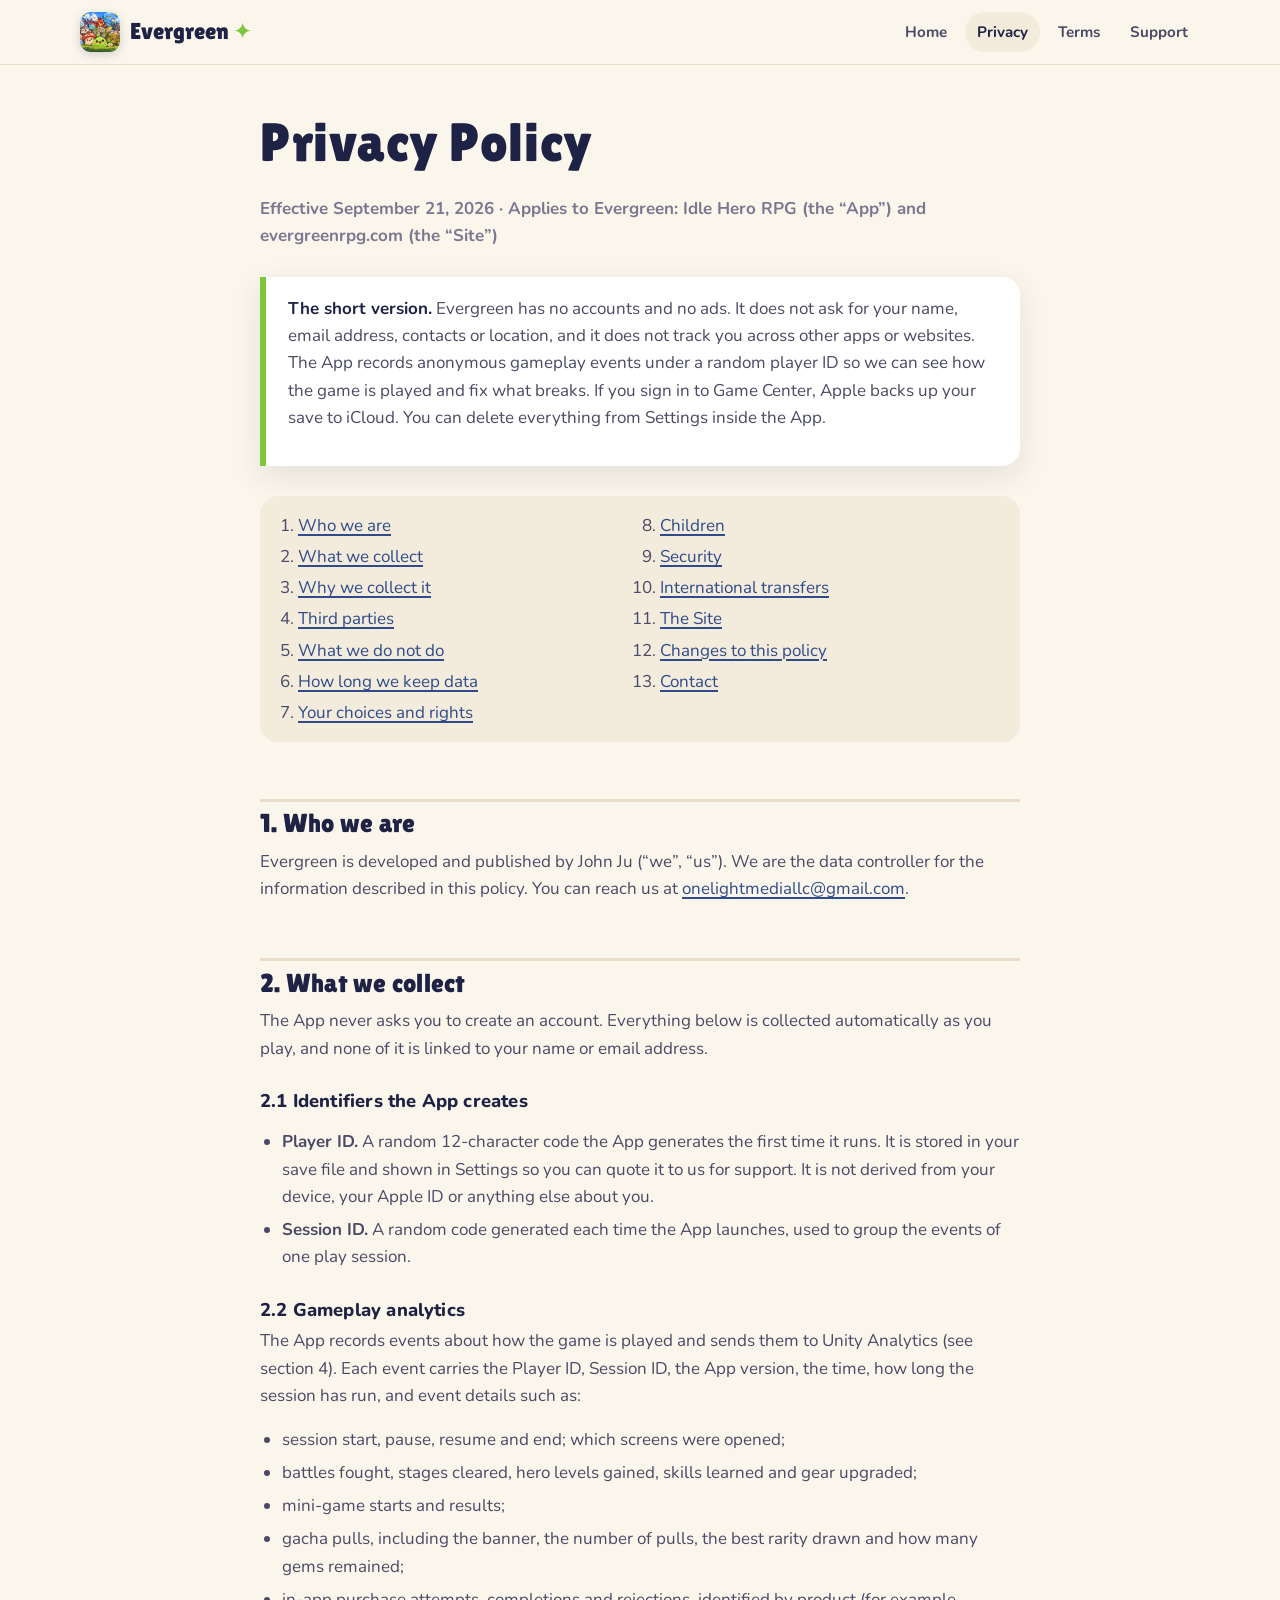
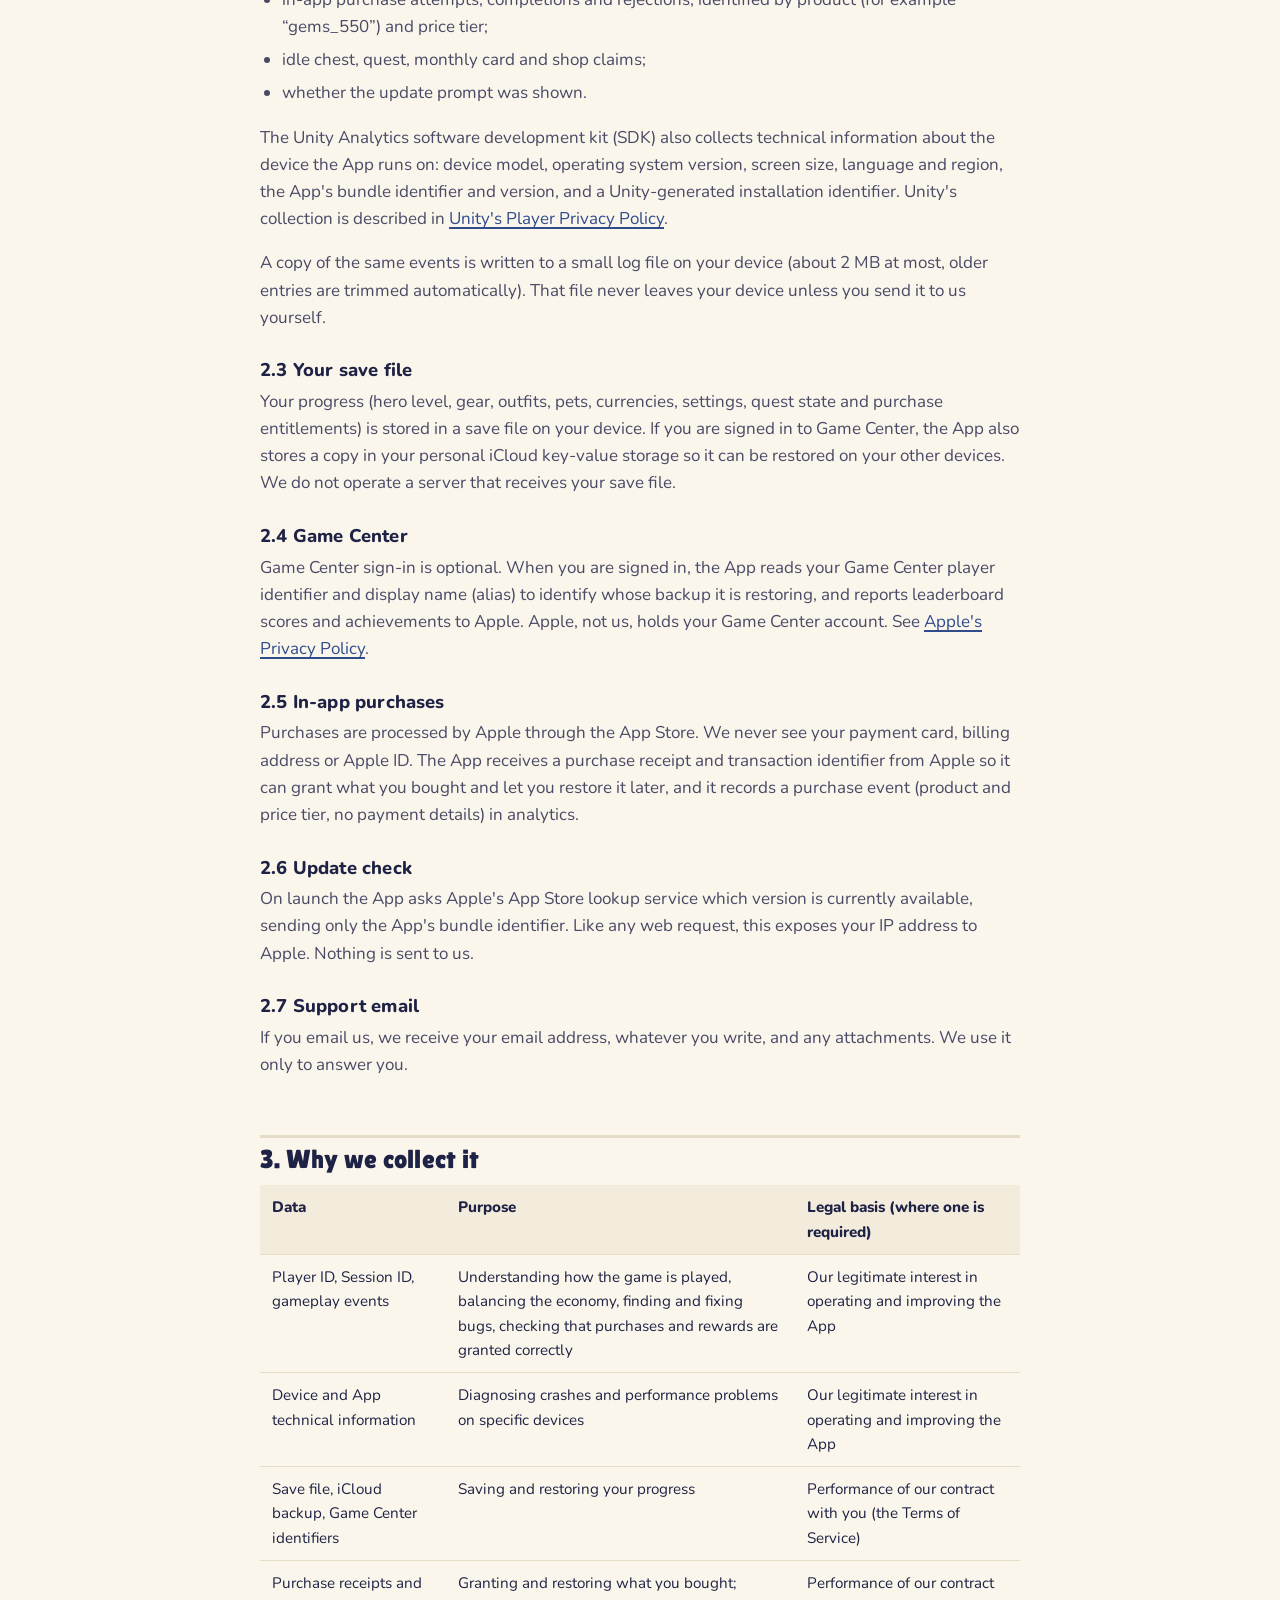
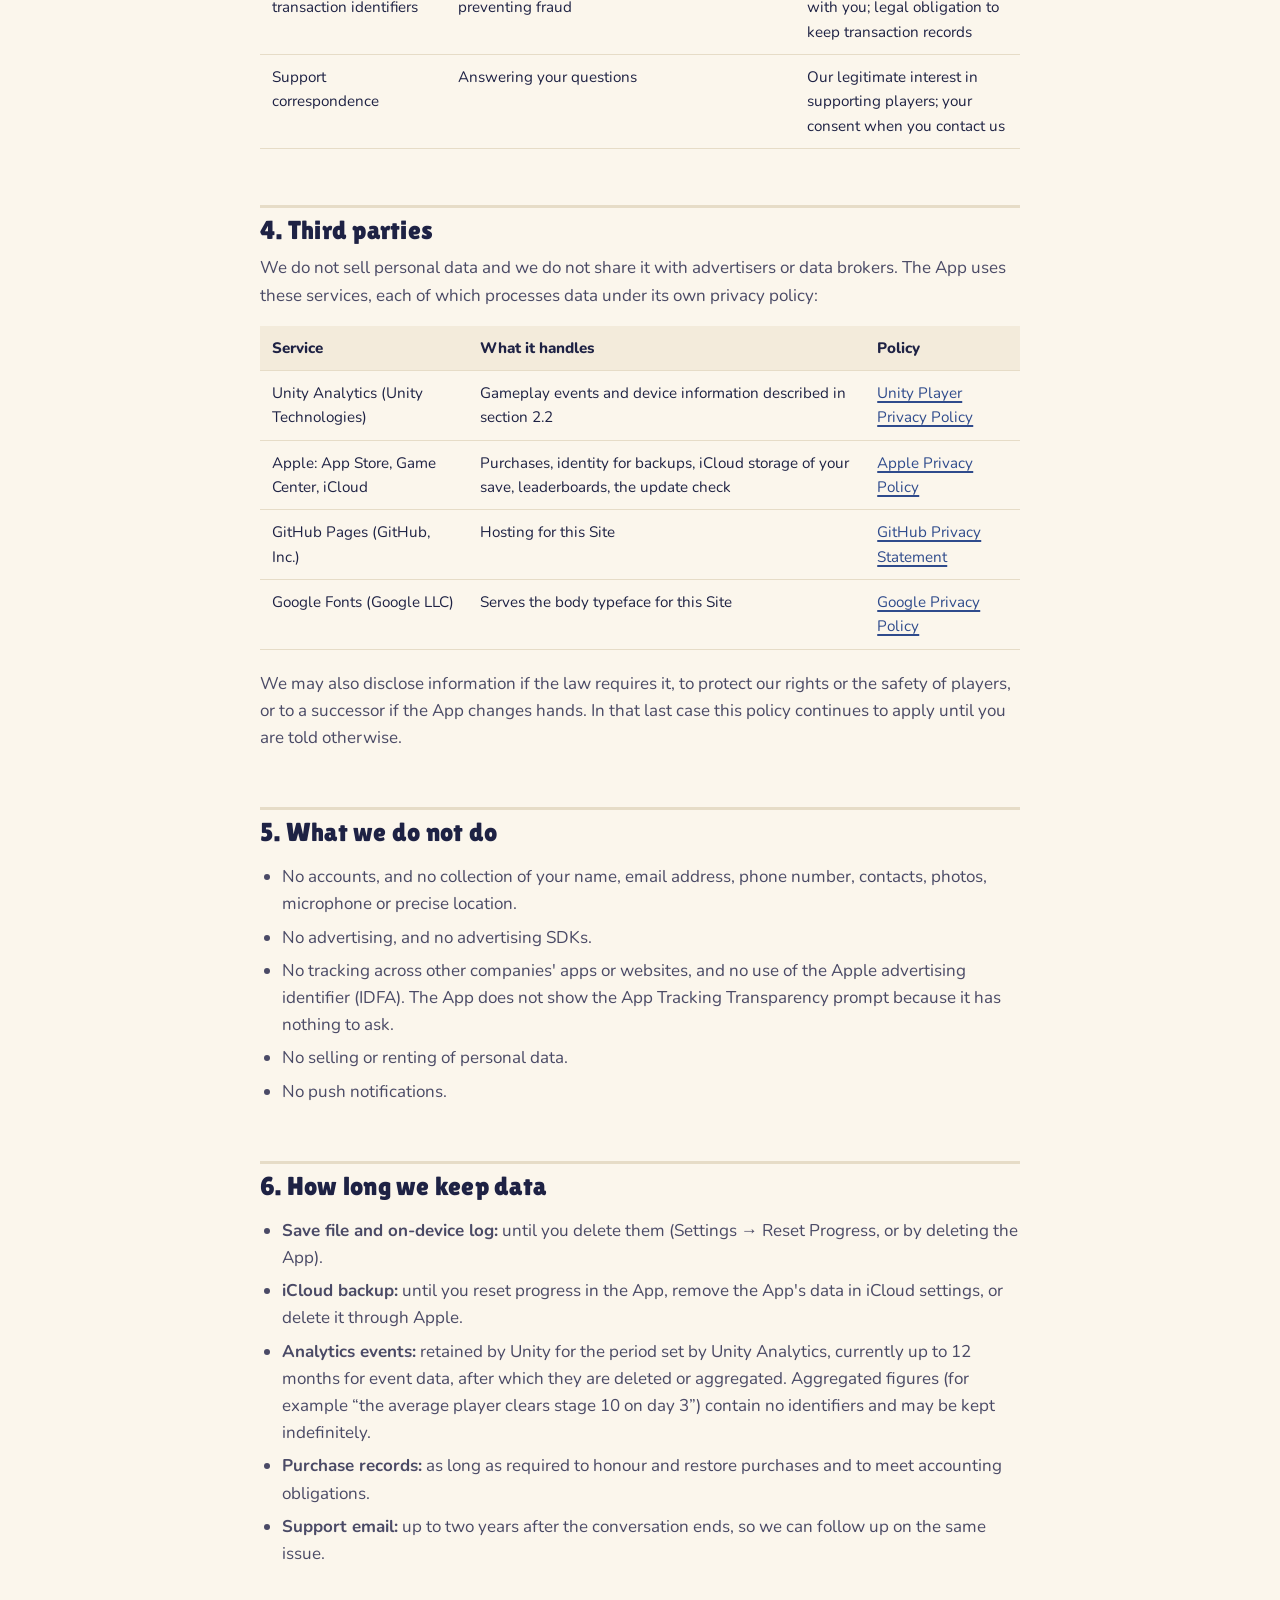
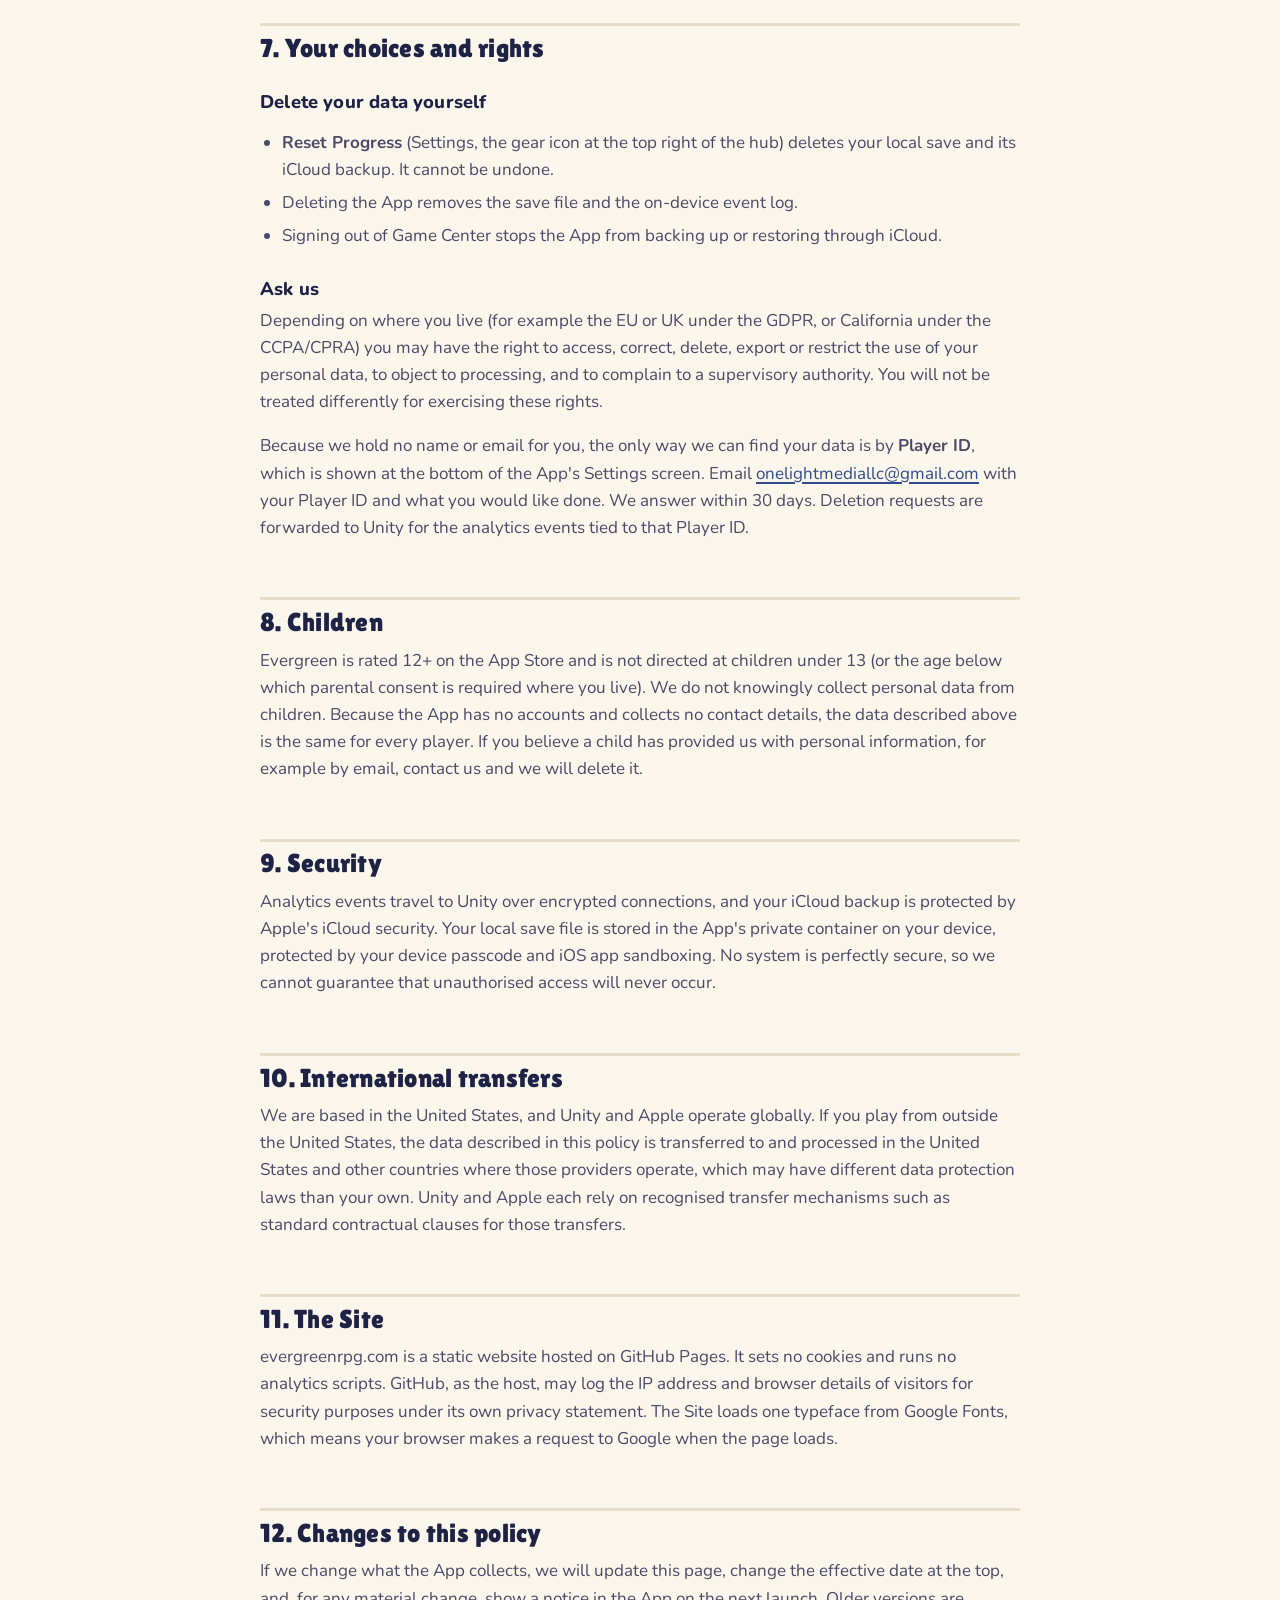
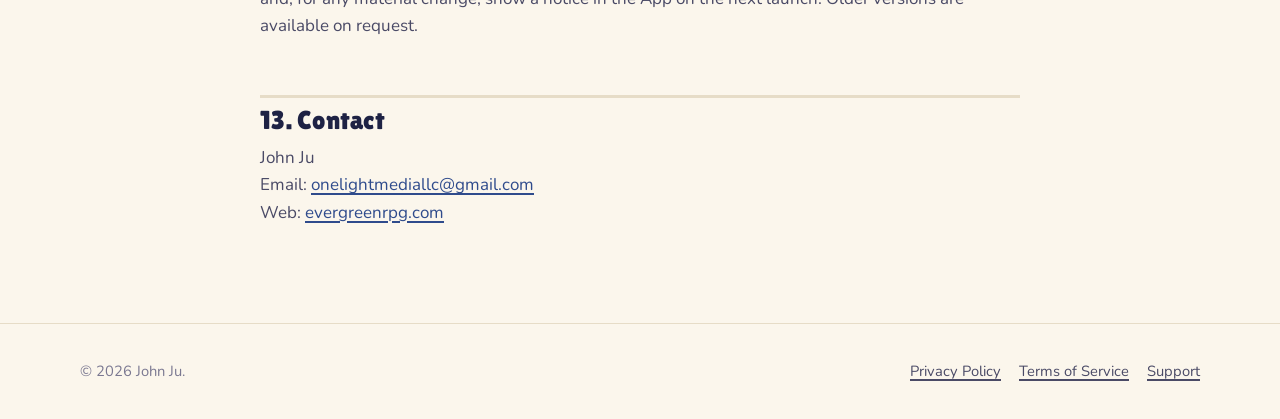
==== privacy.html @ 90e23ad8 "Evergreen site: landing page, privacy policy, terms of service and support page Static GitHub Pages " ====
<!DOCTYPE html>
<html lang="en">
<head>
  <meta charset="utf-8">
  <meta name="viewport" content="width=device-width, initial-scale=1">
  <title>Privacy Policy – Evergreen</title>
  <meta name="description" content="What Evergreen: Idle Hero RPG collects, why, and how to delete it.">
  <link rel="canonical" href="https://evergreenrpg.com/privacy.html">
  <link rel="icon" type="image/png" href="assets/img/favicon.png">
  <link rel="apple-touch-icon" href="assets/img/apple-touch-icon.png">
  <meta name="theme-color" content="#fbf6ec" media="(prefers-color-scheme: light)">
  <meta name="theme-color" content="#171a36" media="(prefers-color-scheme: dark)">
  <link rel="preconnect" href="https://fonts.googleapis.com">
  <link rel="preconnect" href="https://fonts.gstatic.com" crossorigin>
  <link href="https://fonts.googleapis.com/css2?family=Nunito:wght@400;700;800&display=swap" rel="stylesheet">
  <link rel="stylesheet" href="assets/site.css">
</head>
<body>

<header class="site-header">
  <div class="wrap">
    <a class="brand" href="/"><img src="assets/img/icon-512.png" alt="" width="40" height="40"><span>Evergreen <span class="leaf">✦</span></span></a>
    <nav class="nav" aria-label="Site">
      <a href="/">Home</a>
      <a href="privacy.html" aria-current="page">Privacy</a>
      <a href="terms.html">Terms</a>
      <a href="support.html">Support</a>
    </nav>
  </div>
</header>

<main class="legal">
  <div class="wrap-narrow">
    <h1>Privacy Policy</h1>
    <p class="meta">Effective September 21, 2026 · Applies to Evergreen: Idle Hero RPG (the “App”) and evergreenrpg.com (the “Site”)</p>

    <div class="summary">
      <p><strong>The short version.</strong> Evergreen has no accounts and no ads. It does not ask for your name, email address, contacts or location, and it does not track you across other apps or websites. The App records anonymous gameplay events under a random player ID so we can see how the game is played and fix what breaks. If you sign in to Game Center, Apple backs up your save to iCloud. You can delete everything from Settings inside the App.</p>
    </div>

    <ol class="toc">
      <li><a href="#who">Who we are</a></li>
      <li><a href="#collect">What we collect</a></li>
      <li><a href="#why">Why we collect it</a></li>
      <li><a href="#third">Third parties</a></li>
      <li><a href="#no">What we do not do</a></li>
      <li><a href="#retention">How long we keep data</a></li>
      <li><a href="#delete">Your choices and rights</a></li>
      <li><a href="#children">Children</a></li>
      <li><a href="#security">Security</a></li>
      <li><a href="#transfers">International transfers</a></li>
      <li><a href="#site">The Site</a></li>
      <li><a href="#changes">Changes to this policy</a></li>
      <li><a href="#contact">Contact</a></li>
    </ol>

    <h2 id="who">1. Who we are</h2>
    <p>Evergreen is developed and published by John Ju (“we”, “us”). We are the data controller for the information described in this policy. You can reach us at <a href="mailto:onelightmediallc@gmail.com">onelightmediallc@gmail.com</a>.</p>

    <h2 id="collect">2. What we collect</h2>
    <p>The App never asks you to create an account. Everything below is collected automatically as you play, and none of it is linked to your name or email address.</p>

    <h3>2.1 Identifiers the App creates</h3>
    <ul>
      <li><strong>Player ID.</strong> A random 12-character code the App generates the first time it runs. It is stored in your save file and shown in Settings so you can quote it to us for support. It is not derived from your device, your Apple ID or anything else about you.</li>
      <li><strong>Session ID.</strong> A random code generated each time the App launches, used to group the events of one play session.</li>
    </ul>

    <h3>2.2 Gameplay analytics</h3>
    <p>The App records events about how the game is played and sends them to Unity Analytics (see section 4). Each event carries the Player ID, Session ID, the App version, the time, how long the session has run, and event details such as:</p>
    <ul>
      <li>session start, pause, resume and end; which screens were opened;</li>
      <li>battles fought, stages cleared, hero levels gained, skills learned and gear upgraded;</li>
      <li>mini-game starts and results;</li>
      <li>gacha pulls, including the banner, the number of pulls, the best rarity drawn and how many gems remained;</li>
      <li>in-app purchase attempts, completions and rejections, identified by product (for example “gems_550”) and price tier;</li>
      <li>idle chest, quest, monthly card and shop claims;</li>
      <li>whether the update prompt was shown.</li>
    </ul>
    <p>The Unity Analytics software development kit (SDK) also collects technical information about the device the App runs on: device model, operating system version, screen size, language and region, the App's bundle identifier and version, and a Unity-generated installation identifier. Unity's collection is described in <a href="https://unity.com/legal/game-player-and-app-user-privacy-policy" rel="noopener">Unity's Player Privacy Policy</a>.</p>
    <p>A copy of the same events is written to a small log file on your device (about 2 MB at most, older entries are trimmed automatically). That file never leaves your device unless you send it to us yourself.</p>

    <h3>2.3 Your save file</h3>
    <p>Your progress (hero level, gear, outfits, pets, currencies, settings, quest state and purchase entitlements) is stored in a save file on your device. If you are signed in to Game Center, the App also stores a copy in your personal iCloud key-value storage so it can be restored on your other devices. We do not operate a server that receives your save file.</p>

    <h3>2.4 Game Center</h3>
    <p>Game Center sign-in is optional. When you are signed in, the App reads your Game Center player identifier and display name (alias) to identify whose backup it is restoring, and reports leaderboard scores and achievements to Apple. Apple, not us, holds your Game Center account. See <a href="https://www.apple.com/legal/privacy/" rel="noopener">Apple's Privacy Policy</a>.</p>

    <h3>2.5 In-app purchases</h3>
    <p>Purchases are processed by Apple through the App Store. We never see your payment card, billing address or Apple ID. The App receives a purchase receipt and transaction identifier from Apple so it can grant what you bought and let you restore it later, and it records a purchase event (product and price tier, no payment details) in analytics.</p>

    <h3>2.6 Update check</h3>
    <p>On launch the App asks Apple's App Store lookup service which version is currently available, sending only the App's bundle identifier. Like any web request, this exposes your IP address to Apple. Nothing is sent to us.</p>

    <h3>2.7 Support email</h3>
    <p>If you email us, we receive your email address, whatever you write, and any attachments. We use it only to answer you.</p>

    <h2 id="why">3. Why we collect it</h2>
    <table>
      <thead><tr><th>Data</th><th>Purpose</th><th>Legal basis (where one is required)</th></tr></thead>
      <tbody>
        <tr><td>Player ID, Session ID, gameplay events</td><td>Understanding how the game is played, balancing the economy, finding and fixing bugs, checking that purchases and rewards are granted correctly</td><td>Our legitimate interest in operating and improving the App</td></tr>
        <tr><td>Device and App technical information</td><td>Diagnosing crashes and performance problems on specific devices</td><td>Our legitimate interest in operating and improving the App</td></tr>
        <tr><td>Save file, iCloud backup, Game Center identifiers</td><td>Saving and restoring your progress</td><td>Performance of our contract with you (the Terms of Service)</td></tr>
        <tr><td>Purchase receipts and transaction identifiers</td><td>Granting and restoring what you bought; preventing fraud</td><td>Performance of our contract with you; legal obligation to keep transaction records</td></tr>
        <tr><td>Support correspondence</td><td>Answering your questions</td><td>Our legitimate interest in supporting players; your consent when you contact us</td></tr>
      </tbody>
    </table>

    <h2 id="third">4. Third parties</h2>
    <p>We do not sell personal data and we do not share it with advertisers or data brokers. The App uses these services, each of which processes data under its own privacy policy:</p>
    <table>
      <thead><tr><th>Service</th><th>What it handles</th><th>Policy</th></tr></thead>
      <tbody>
        <tr><td>Unity Analytics (Unity Technologies)</td><td>Gameplay events and device information described in section 2.2</td><td><a href="https://unity.com/legal/game-player-and-app-user-privacy-policy" rel="noopener">Unity Player Privacy Policy</a></td></tr>
        <tr><td>Apple: App Store, Game Center, iCloud</td><td>Purchases, identity for backups, iCloud storage of your save, leaderboards, the update check</td><td><a href="https://www.apple.com/legal/privacy/" rel="noopener">Apple Privacy Policy</a></td></tr>
        <tr><td>GitHub Pages (GitHub, Inc.)</td><td>Hosting for this Site</td><td><a href="https://docs.github.com/site-policy/privacy-policies/github-general-privacy-statement" rel="noopener">GitHub Privacy Statement</a></td></tr>
        <tr><td>Google Fonts (Google LLC)</td><td>Serves the body typeface for this Site</td><td><a href="https://policies.google.com/privacy" rel="noopener">Google Privacy Policy</a></td></tr>
      </tbody>
    </table>
    <p>We may also disclose information if the law requires it, to protect our rights or the safety of players, or to a successor if the App changes hands. In that last case this policy continues to apply until you are told otherwise.</p>

    <h2 id="no">5. What we do not do</h2>
    <ul>
      <li>No accounts, and no collection of your name, email address, phone number, contacts, photos, microphone or precise location.</li>
      <li>No advertising, and no advertising SDKs.</li>
      <li>No tracking across other companies' apps or websites, and no use of the Apple advertising identifier (IDFA). The App does not show the App Tracking Transparency prompt because it has nothing to ask.</li>
      <li>No selling or renting of personal data.</li>
      <li>No push notifications.</li>
    </ul>

    <h2 id="retention">6. How long we keep data</h2>
    <ul>
      <li><strong>Save file and on-device log:</strong> until you delete them (Settings → Reset Progress, or by deleting the App).</li>
      <li><strong>iCloud backup:</strong> until you reset progress in the App, remove the App's data in iCloud settings, or delete it through Apple.</li>
      <li><strong>Analytics events:</strong> retained by Unity for the period set by Unity Analytics, currently up to 12 months for event data, after which they are deleted or aggregated. Aggregated figures (for example “the average player clears stage 10 on day 3”) contain no identifiers and may be kept indefinitely.</li>
      <li><strong>Purchase records:</strong> as long as required to honour and restore purchases and to meet accounting obligations.</li>
      <li><strong>Support email:</strong> up to two years after the conversation ends, so we can follow up on the same issue.</li>
    </ul>

    <h2 id="delete">7. Your choices and rights</h2>
    <h3>Delete your data yourself</h3>
    <ul>
      <li><strong>Reset Progress</strong> (Settings, the gear icon at the top right of the hub) deletes your local save and its iCloud backup. It cannot be undone.</li>
      <li>Deleting the App removes the save file and the on-device event log.</li>
      <li>Signing out of Game Center stops the App from backing up or restoring through iCloud.</li>
    </ul>
    <h3>Ask us</h3>
    <p>Depending on where you live (for example the EU or UK under the GDPR, or California under the CCPA/CPRA) you may have the right to access, correct, delete, export or restrict the use of your personal data, to object to processing, and to complain to a supervisory authority. You will not be treated differently for exercising these rights.</p>
    <p>Because we hold no name or email for you, the only way we can find your data is by <strong>Player ID</strong>, which is shown at the bottom of the App's Settings screen. Email <a href="mailto:onelightmediallc@gmail.com">onelightmediallc@gmail.com</a> with your Player ID and what you would like done. We answer within 30 days. Deletion requests are forwarded to Unity for the analytics events tied to that Player ID.</p>

    <h2 id="children">8. Children</h2>
    <p>Evergreen is rated 12+ on the App Store and is not directed at children under 13 (or the age below which parental consent is required where you live). We do not knowingly collect personal data from children. Because the App has no accounts and collects no contact details, the data described above is the same for every player. If you believe a child has provided us with personal information, for example by email, contact us and we will delete it.</p>

    <h2 id="security">9. Security</h2>
    <p>Analytics events travel to Unity over encrypted connections, and your iCloud backup is protected by Apple's iCloud security. Your local save file is stored in the App's private container on your device, protected by your device passcode and iOS app sandboxing. No system is perfectly secure, so we cannot guarantee that unauthorised access will never occur.</p>

    <h2 id="transfers">10. International transfers</h2>
    <p>We are based in the United States, and Unity and Apple operate globally. If you play from outside the United States, the data described in this policy is transferred to and processed in the United States and other countries where those providers operate, which may have different data protection laws than your own. Unity and Apple each rely on recognised transfer mechanisms such as standard contractual clauses for those transfers.</p>

    <h2 id="site">11. The Site</h2>
    <p>evergreenrpg.com is a static website hosted on GitHub Pages. It sets no cookies and runs no analytics scripts. GitHub, as the host, may log the IP address and browser details of visitors for security purposes under its own privacy statement. The Site loads one typeface from Google Fonts, which means your browser makes a request to Google when the page loads.</p>

    <h2 id="changes">12. Changes to this policy</h2>
    <p>If we change what the App collects, we will update this page, change the effective date at the top, and, for any material change, show a notice in the App on the next launch. Older versions are available on request.</p>

    <h2 id="contact">13. Contact</h2>
    <p>John Ju<br>
    Email: <a href="mailto:onelightmediallc@gmail.com">onelightmediallc@gmail.com</a><br>
    Web: <a href="https://evergreenrpg.com/">evergreenrpg.com</a></p>
  </div>
</main>

<footer class="site-footer">
  <div class="wrap">
    <div>© 2026 John Ju.</div>
    <nav aria-label="Legal">
      <a href="privacy.html">Privacy Policy</a>
      <a href="terms.html">Terms of Service</a>
      <a href="support.html">Support</a>
    </nav>
  </div>
</footer>

</body>
</html>
---- assets/site.css ----
/* Evergreen: Idle Hero RPG — site styles
   Palette follows the HeroIdleRPG mood board: bright & cheerful primaries,
   earthy warm neutrals, cool mystical navy/purple, pastel accents.
   Saturated but not neon. Clean, friendly, modern. */

@font-face {
  font-family: "Lilita One";
  src: url("fonts/LilitaOne-Regular.ttf") format("truetype");
  font-weight: 400;
  font-style: normal;
  font-display: swap;
}

:root {
  /* bright & cheerful */
  --sun: #ffd44f;
  --orange: #f29a3a;
  --red: #e5504f;
  --sky: #4f85d9;
  --blue: #3466d6;
  /* earthy & warm */
  --amber: #c98a2f;
  --bark: #8b4a2b;
  --cocoa: #57352c;
  --moss: #6d9a33;
  --forest: #4a6e22;
  --leaf: #7fc63d;
  /* cool & mystical */
  --navy: #1e2244;
  --indigo: #3a2f6f;
  --violet: #6b3f9e;
  --dusk: #2f4b8c;
  --teal: #2a7fa2;
  /* pastel & playful */
  --pink: #f6a0c9;
  --coral: #f28b9a;
  --lilac: #e39ac9;
  --powder: #7fb6e2;
  --mint: #7fe0dc;

  --bg: #fbf6ec;
  --bg-2: #f3ebdb;
  --card: #ffffff;
  --ink: #1e2244;
  --ink-2: #4a4a66;
  --muted: #7a7891;
  --line: #e6dcc7;
  --link: #2f4b8c;
  --shadow: 0 10px 30px rgba(30, 34, 68, 0.10);
  --radius: 22px;
  --font-display: "Lilita One", "Arial Rounded MT Bold", "Nunito", sans-serif;
  --font-body: "Nunito", -apple-system, BlinkMacSystemFont, "Segoe UI", sans-serif;
  color-scheme: light;
}

@media (prefers-color-scheme: dark) {
  :root:not([data-theme="light"]) {
    --bg: #171a36;
    --bg-2: #1e2244;
    --card: #232a52;
    --ink: #f7f2e8;
    --ink-2: #d8d3e6;
    --muted: #a7a3c2;
    --line: #34396a;
    --link: #9cc4ff;
    --shadow: 0 10px 30px rgba(0, 0, 0, 0.35);
    color-scheme: dark;
  }
}
:root[data-theme="dark"] {
  --bg: #171a36;
  --bg-2: #1e2244;
  --card: #232a52;
  --ink: #f7f2e8;
  --ink-2: #d8d3e6;
  --muted: #a7a3c2;
  --line: #34396a;
  --link: #9cc4ff;
  --shadow: 0 10px 30px rgba(0, 0, 0, 0.35);
  color-scheme: dark;
}

* { box-sizing: border-box; }
html { scroll-behavior: smooth; -webkit-text-size-adjust: 100%; }
body {
  margin: 0;
  background: var(--bg);
  color: var(--ink);
  font-family: var(--font-body);
  font-size: 17px;
  line-height: 1.6;
  overflow-x: hidden;
}
img { max-width: 100%; height: auto; display: block; }
a { color: var(--link); text-decoration-thickness: 1.5px; text-underline-offset: 3px; }
a:hover { text-decoration-thickness: 2.5px; }

h1, h2, h3, .display {
  font-family: var(--font-display);
  font-weight: 400;
  letter-spacing: 0.01em;
  line-height: 1.1;
  margin: 0 0 0.4em;
}
h1 { font-size: clamp(2.6rem, 7vw, 4.6rem); }
h2 { font-size: clamp(1.9rem, 4.5vw, 2.8rem); }
h3 { font-size: 1.35rem; }
p { margin: 0 0 1em; }

.wrap { width: min(1120px, 100% - 32px); margin-inline: auto; }
.wrap-narrow { width: min(760px, 100% - 32px); margin-inline: auto; }

/* ---------- header ---------- */
.site-header {
  position: sticky; top: 0; z-index: 20;
  background: color-mix(in srgb, var(--bg) 88%, transparent);
  backdrop-filter: blur(10px);
  -webkit-backdrop-filter: blur(10px);
  border-bottom: 1px solid var(--line);
}
.site-header .wrap { display: flex; align-items: center; justify-content: space-between; gap: 16px; min-height: 64px; }
.brand { display: flex; align-items: center; gap: 10px; text-decoration: none; color: var(--ink); }
.brand img { width: 40px; height: 40px; border-radius: 11px; box-shadow: 0 3px 10px rgba(30,34,68,.18); }
.brand span { font-family: var(--font-display); font-size: 1.45rem; }
.brand .leaf { color: var(--leaf); }
.nav { display: flex; gap: 6px; flex-wrap: wrap; justify-content: flex-end; }
.nav a { color: var(--ink-2); text-decoration: none; padding: 8px 12px; border-radius: 999px; font-weight: 700; font-size: 0.95rem; }
.nav a:hover, .nav a[aria-current="page"] { background: var(--bg-2); color: var(--ink); }

/* ---------- buttons ---------- */
.btn {
  display: inline-flex; align-items: center; justify-content: center; gap: 10px;
  font-family: var(--font-display); font-size: 1.15rem; letter-spacing: 0.02em;
  padding: 14px 26px; border-radius: 999px; text-decoration: none; cursor: pointer;
  border: 0; transition: transform .12s ease, box-shadow .12s ease;
  box-shadow: 0 6px 0 rgba(0,0,0,.18), 0 10px 22px rgba(30,34,68,.15);
}
.btn:hover { transform: translateY(-2px); }
.btn:active { transform: translateY(2px); box-shadow: 0 2px 0 rgba(0,0,0,.18); }
.btn-primary { background: linear-gradient(180deg, #ffe27a, var(--sun) 55%, #f3b833); color: var(--cocoa); }
.btn-secondary { background: linear-gradient(180deg, #6e9df0, var(--sky) 55%, var(--blue)); color: #fff; }
.btn-ghost { background: var(--card); color: var(--ink); border: 2px solid var(--line); box-shadow: none; }
.btn svg { width: 22px; height: 22px; }

/* ---------- hero ---------- */
.hero {
  position: relative; overflow: hidden;
  background:
    radial-gradient(60% 50% at 20% 0%, rgba(255,212,79,.35), transparent 70%),
    radial-gradient(50% 50% at 90% 10%, rgba(127,182,226,.35), transparent 70%),
    linear-gradient(180deg, var(--bg) 0%, var(--bg-2) 100%);
}
.hero .wrap { display: grid; grid-template-columns: 1.05fr 1fr; gap: 40px; align-items: center; padding: 56px 0 24px; }
.hero-copy .kicker {
  display: inline-flex; align-items: center; gap: 8px;
  background: var(--card); border: 1px solid var(--line); color: var(--ink-2);
  padding: 6px 14px; border-radius: 999px; font-weight: 800; font-size: .85rem; letter-spacing: .08em; text-transform: uppercase;
}
.hero-copy h1 { margin-top: 18px; }
.hero-copy h1 .accent { color: var(--moss); }
.hero-copy .lede { font-size: 1.2rem; color: var(--ink-2); max-width: 34ch; }
.hero-actions { display: flex; flex-wrap: wrap; gap: 14px; margin-top: 22px; }
.hero-note { color: var(--muted); font-size: .9rem; margin-top: 14px; }
.hero-art { position: relative; min-width: 0; }
.hero-copy { min-width: 0; }
.hero .wrap > * { min-width: 0; }
.hero-art img { width: 100%; border-radius: 28px; box-shadow: var(--shadow); }
.hero-art .badge {
  position: absolute; left: -10px; bottom: 24px;
  background: var(--card); border-radius: 18px; padding: 12px 16px; box-shadow: var(--shadow);
  display: flex; align-items: center; gap: 12px; max-width: 260px;
}
.hero-art .badge img { width: 48px; height: 48px; border-radius: 12px; box-shadow: none; }
.hero-art .badge strong { font-family: var(--font-display); font-weight: 400; display: block; line-height: 1.15; }
.hero-art .badge small { color: var(--muted); }

/* wide art strip */
.strip { margin: 0; }
.strip img { width: 100%; aspect-ratio: 1795 / 876; object-fit: cover; }

/* ---------- sections ---------- */
section { padding: 64px 0; }
.section-head { max-width: 640px; margin-bottom: 32px; }
.section-head .eyebrow { color: var(--moss); font-weight: 800; letter-spacing: .1em; text-transform: uppercase; font-size: .8rem; }
.section-head p { color: var(--ink-2); font-size: 1.08rem; }

.pillars { display: grid; grid-template-columns: repeat(4, 1fr); gap: 18px; }
.pillar {
  background: var(--card); border-radius: var(--radius); padding: 22px; box-shadow: var(--shadow);
  border-top: 6px solid var(--c, var(--sun));
}
.pillar .icon { width: 52px; height: 52px; border-radius: 16px; display: grid; place-items: center; background: color-mix(in srgb, var(--c) 22%, var(--card)); margin-bottom: 14px; }
.pillar .icon svg { width: 28px; height: 28px; color: var(--c); }
.pillar p { color: var(--ink-2); margin: 0; font-size: .98rem; }

.features > * { min-width: 0; }
.features { display: grid; grid-template-columns: 1fr 1fr; gap: 56px; align-items: center; }
.features + .features { margin-top: 64px; }
.features.flip .feature-art { order: -1; }
.feature-art { display: grid; grid-template-columns: 1fr 1fr; gap: 16px; }
.feature-art img { border-radius: 26px; box-shadow: var(--shadow); border: 6px solid var(--card); }
.feature-art img:nth-child(2) { margin-top: 40px; }
.feature-art.single { grid-template-columns: 1fr; max-width: 320px; margin-inline: auto; }
.feature-copy ul { padding-left: 0; list-style: none; margin: 16px 0 0; }
.feature-copy li { position: relative; padding-left: 30px; margin-bottom: 10px; color: var(--ink-2); }
.feature-copy li::before {
  content: ""; position: absolute; left: 0; top: 7px; width: 16px; height: 16px; border-radius: 50%;
  background: var(--c, var(--leaf)); box-shadow: inset 0 -3px 0 rgba(0,0,0,.15);
}

.gallery { display: grid; grid-template-columns: repeat(4, 1fr); gap: 18px; }
.gallery figure { margin: 0; }
.gallery img { border-radius: 24px; box-shadow: var(--shadow); border: 5px solid var(--card); }
.gallery figcaption { text-align: center; color: var(--muted); font-weight: 700; font-size: .92rem; margin-top: 10px; }

.promise { background: var(--navy); color: #f7f2e8; }
.promise .wrap { display: grid; grid-template-columns: repeat(3, 1fr); gap: 24px; }
.promise h2 { grid-column: 1 / -1; color: var(--sun); }
.promise .card { background: rgba(255,255,255,.06); border: 1px solid rgba(255,255,255,.12); border-radius: var(--radius); padding: 22px; }
.promise .card h3 { color: var(--mint); }
.promise .card p { color: #d8d3e6; margin: 0; }

.cta { text-align: center; padding: 80px 0; background:
  radial-gradient(50% 60% at 50% 100%, rgba(127,198,61,.25), transparent 70%), var(--bg-2); }
.cta h2 { font-size: clamp(2rem, 5vw, 3.2rem); }
.cta p { color: var(--ink-2); max-width: 52ch; margin-inline: auto; }
.cta .hero-actions { justify-content: center; }

.faq details { background: var(--card); border-radius: 16px; padding: 14px 20px; margin-bottom: 10px; box-shadow: var(--shadow); }
.faq summary { cursor: pointer; font-weight: 800; list-style: none; display: flex; justify-content: space-between; align-items: center; }
.faq summary::-webkit-details-marker { display: none; }
.faq summary::after { content: "+"; font-family: var(--font-display); font-size: 1.4rem; color: var(--moss); }
.faq details[open] summary::after { content: "–"; }
.faq details p { color: var(--ink-2); margin: 10px 0 4px; }

/* ---------- footer ---------- */
.site-footer { border-top: 1px solid var(--line); padding: 36px 0; color: var(--muted); font-size: .92rem; }
.site-footer .wrap { display: flex; flex-wrap: wrap; justify-content: space-between; gap: 16px; align-items: center; }
.site-footer nav { display: flex; gap: 18px; flex-wrap: wrap; }
.site-footer a { color: var(--ink-2); }

/* ---------- legal pages ---------- */
.legal { padding: 48px 0 80px; }
.legal .meta { color: var(--muted); font-weight: 700; margin-bottom: 28px; }
.legal h1 { font-size: clamp(2.2rem, 6vw, 3.4rem); }
.legal h2 { font-size: 1.6rem; margin-top: 2.2em; padding-top: .3em; border-top: 3px solid var(--line); }
.legal h3 { font-size: 1.15rem; margin-top: 1.6em; font-family: var(--font-body); font-weight: 800; }
.legal p, .legal li { color: var(--ink-2); }
.legal ul { padding-left: 22px; }
.legal li { margin-bottom: 6px; }
.legal table { width: 100%; border-collapse: collapse; font-size: .95rem; margin: 12px 0 20px; }
.legal th, .legal td { text-align: left; padding: 10px 12px; border-bottom: 1px solid var(--line); vertical-align: top; }
.legal th { background: var(--bg-2); color: var(--ink); font-weight: 800; }
.legal .summary {
  background: var(--card); border-left: 6px solid var(--leaf); border-radius: 0 18px 18px 0;
  padding: 18px 22px; box-shadow: var(--shadow); margin: 0 0 30px;
}
.legal .summary strong { color: var(--ink); }
.legal .toc { background: var(--bg-2); border-radius: 18px; padding: 16px 22px 16px 38px; columns: 2; column-gap: 24px; margin-bottom: 30px; }
.legal .toc li { break-inside: avoid; margin-bottom: 4px; }
.legal .notice { background: color-mix(in srgb, var(--sun) 18%, var(--card)); border-radius: 14px; padding: 14px 18px; }

/* ---------- responsive ---------- */
@media (max-width: 960px) {
  .pillars { grid-template-columns: repeat(2, 1fr); }
  .gallery { grid-template-columns: repeat(2, 1fr); }
  .promise .wrap { grid-template-columns: 1fr; }
}
@media (max-width: 760px) {
  .hero .wrap { grid-template-columns: 1fr; padding-top: 32px; }
  .hero-art .badge { left: 8px; bottom: 12px; }
  .features, .features.flip { grid-template-columns: 1fr; gap: 28px; }
  .features.flip .feature-art { order: 0; }
  .feature-art img:nth-child(2) { margin-top: 24px; }
  section { padding: 48px 0; }
  .legal .toc { columns: 1; }
  .site-header .wrap { flex-wrap: wrap; padding: 8px 0; }
}
@media (max-width: 480px) {
  .pillars { grid-template-columns: 1fr; }
  .gallery { grid-template-columns: 1fr 1fr; gap: 12px; }
  .btn { width: 100%; }
}
@media (prefers-reduced-motion: reduce) {
  html { scroll-behavior: auto; }
  .btn { transition: none; }
}
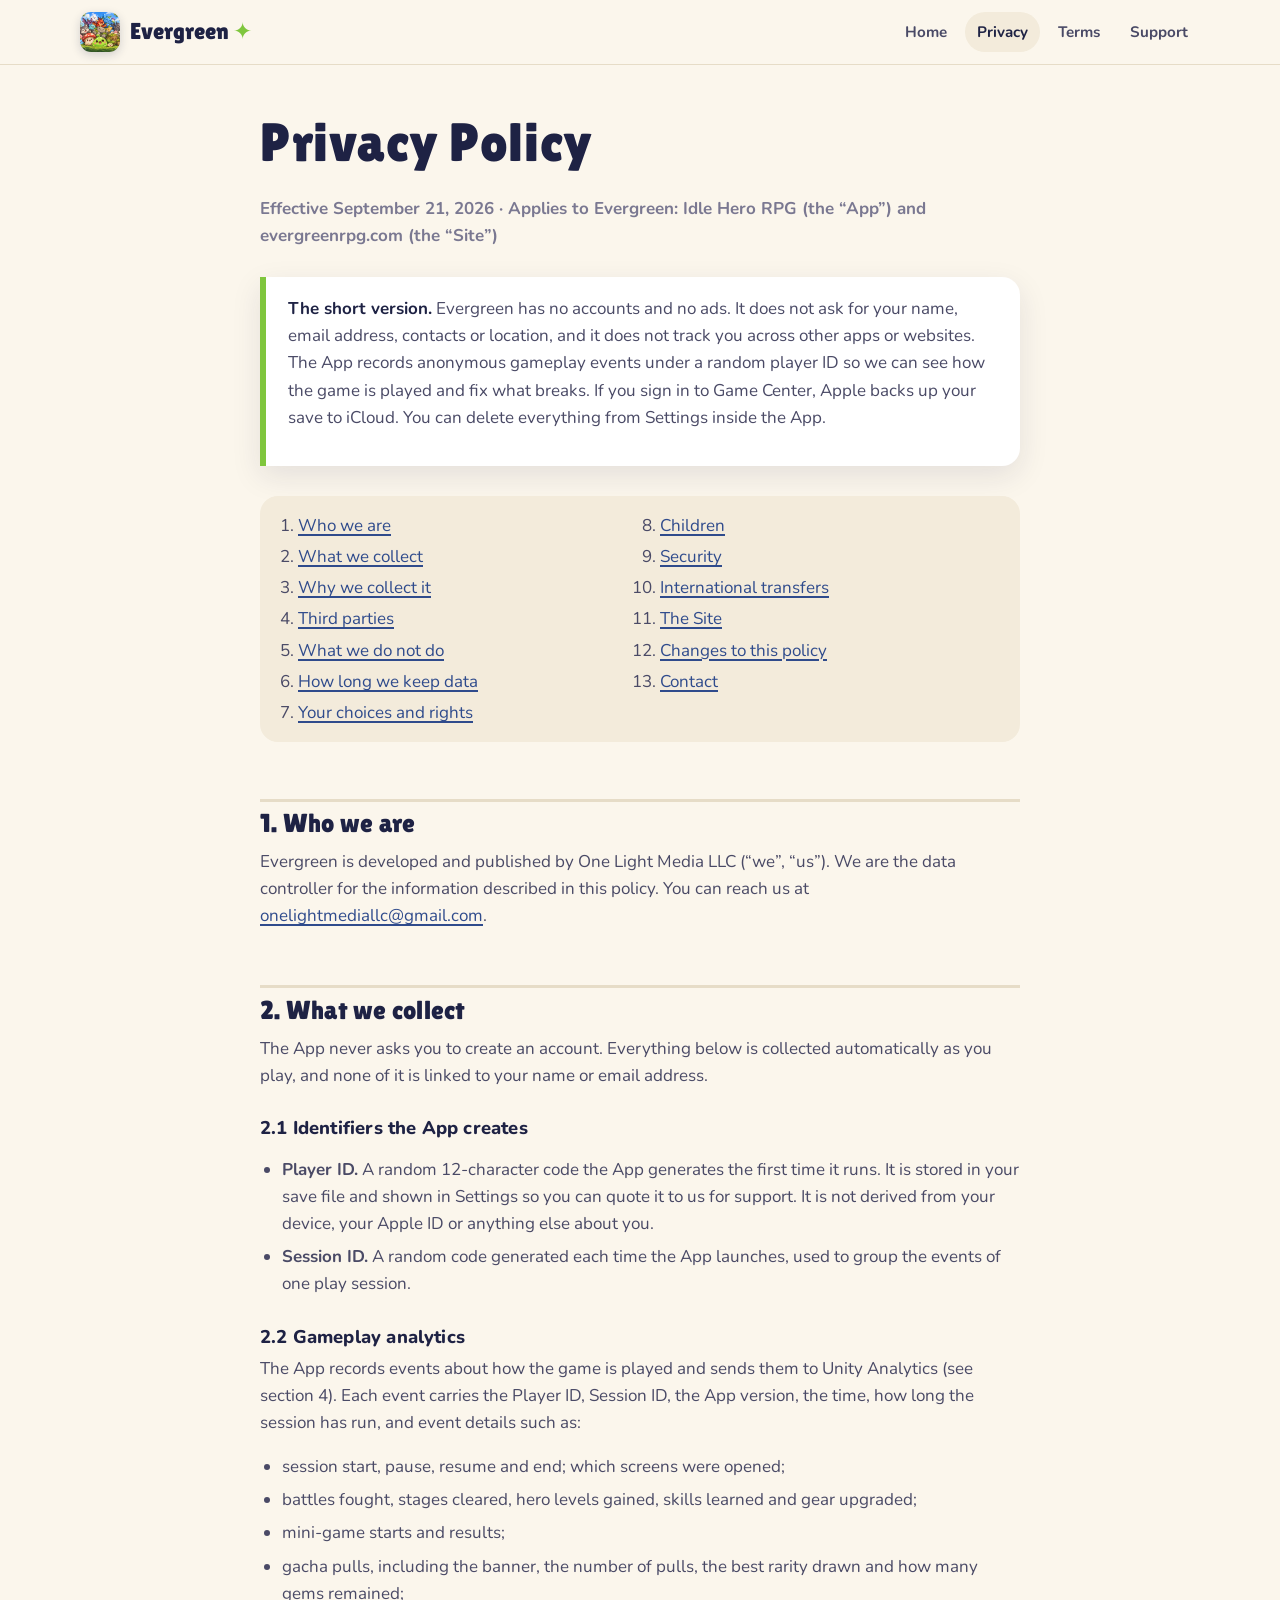
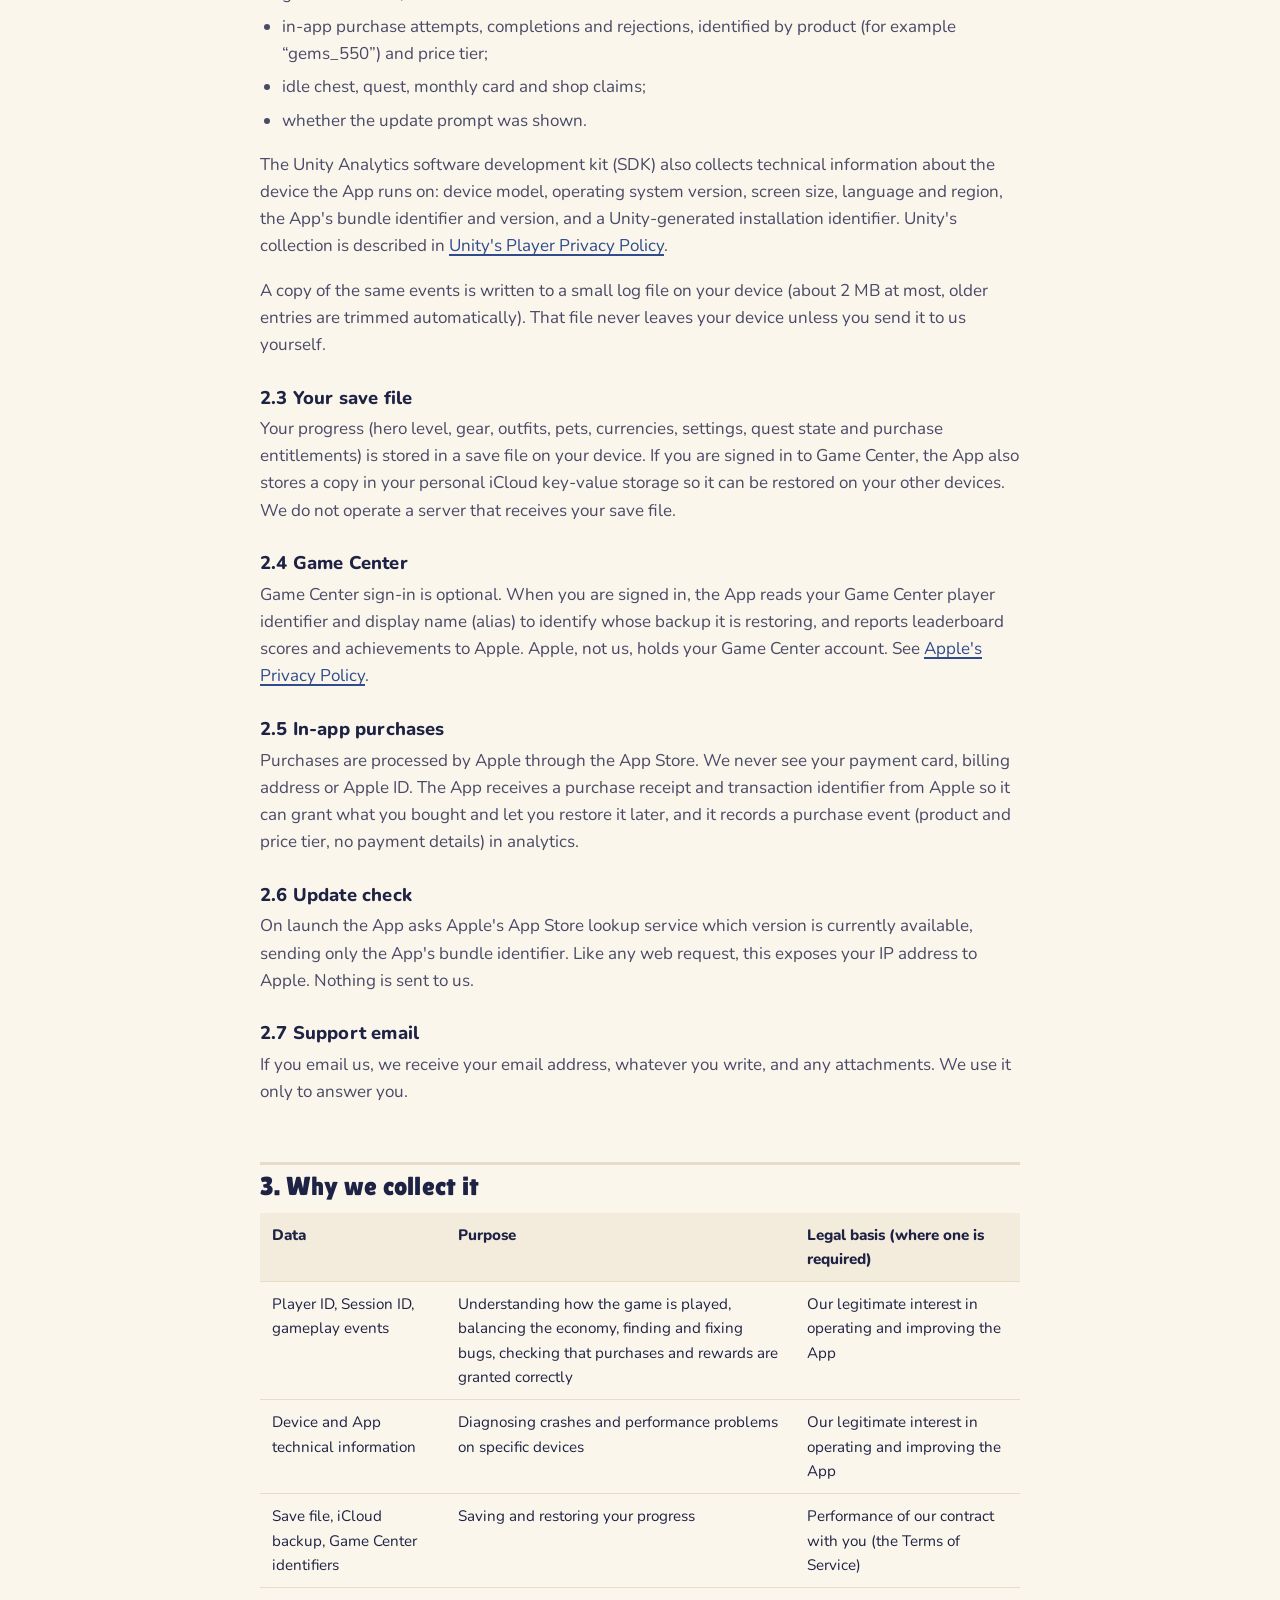
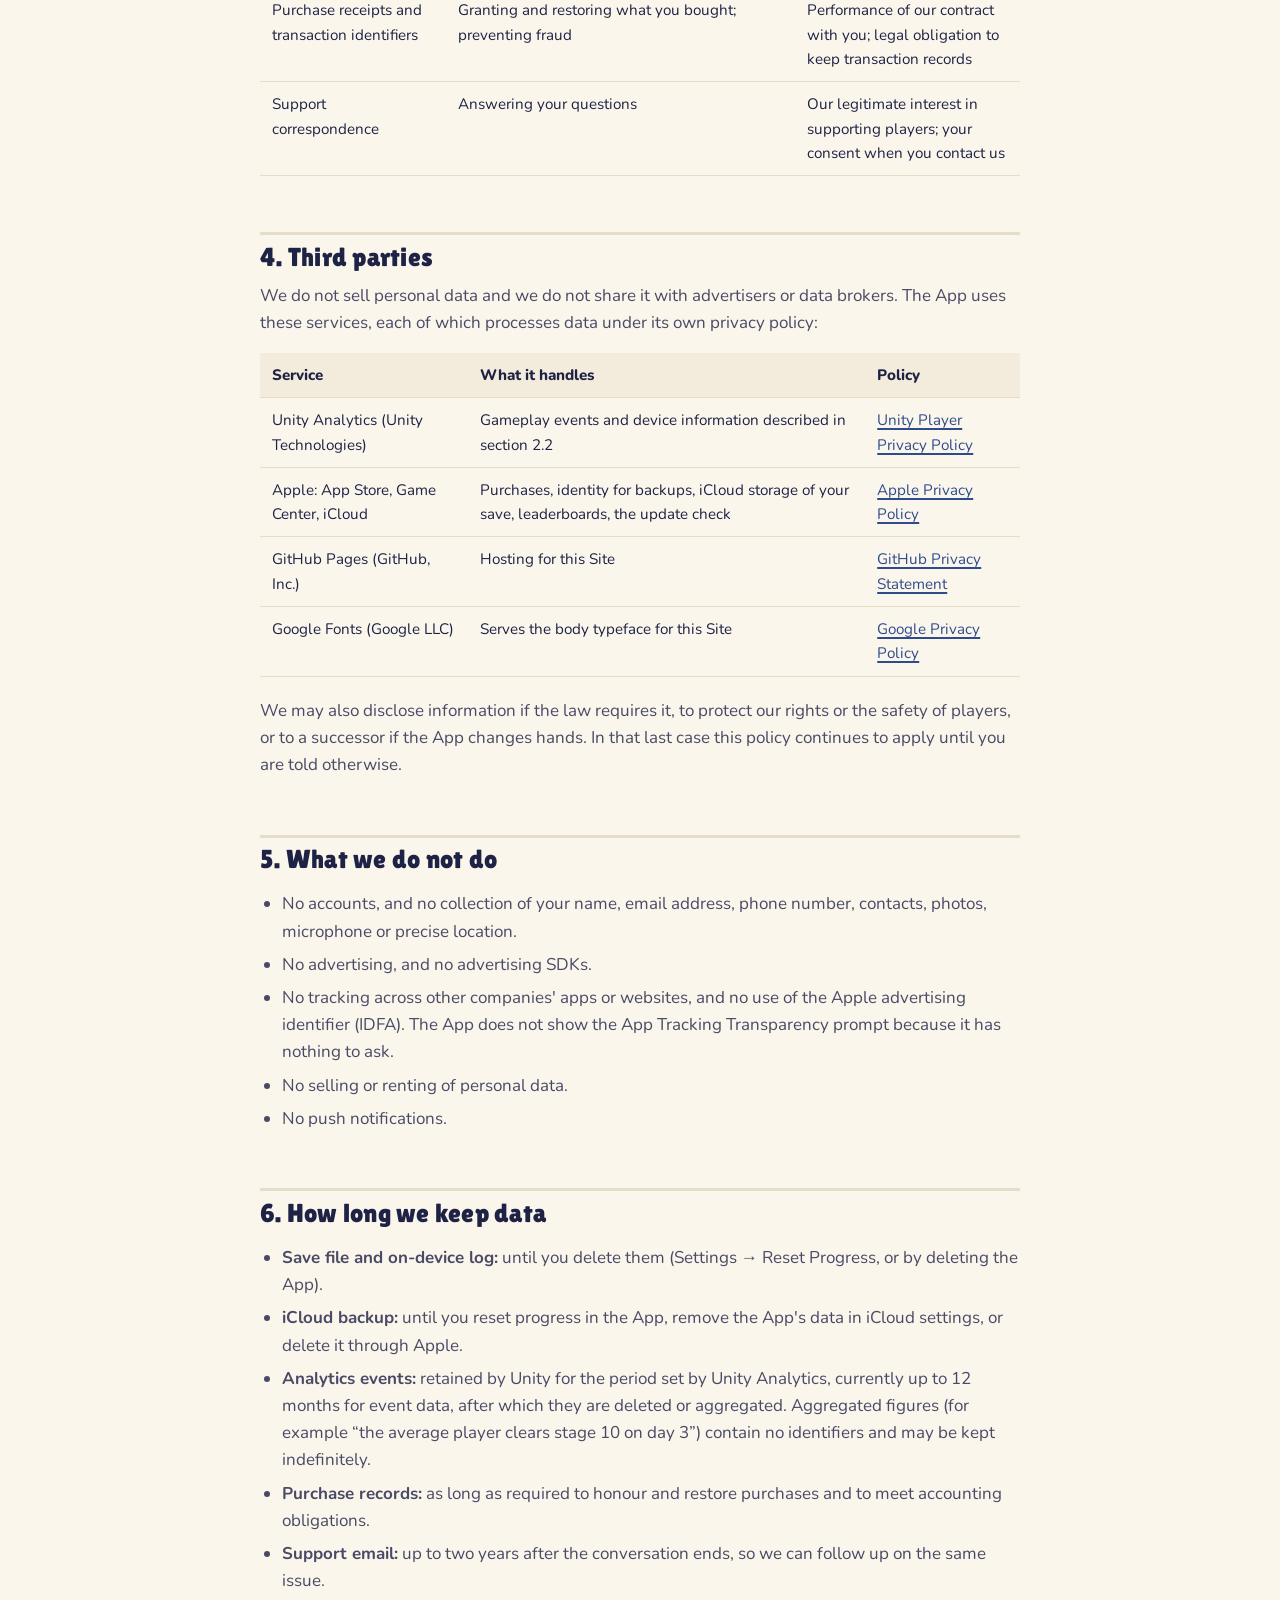
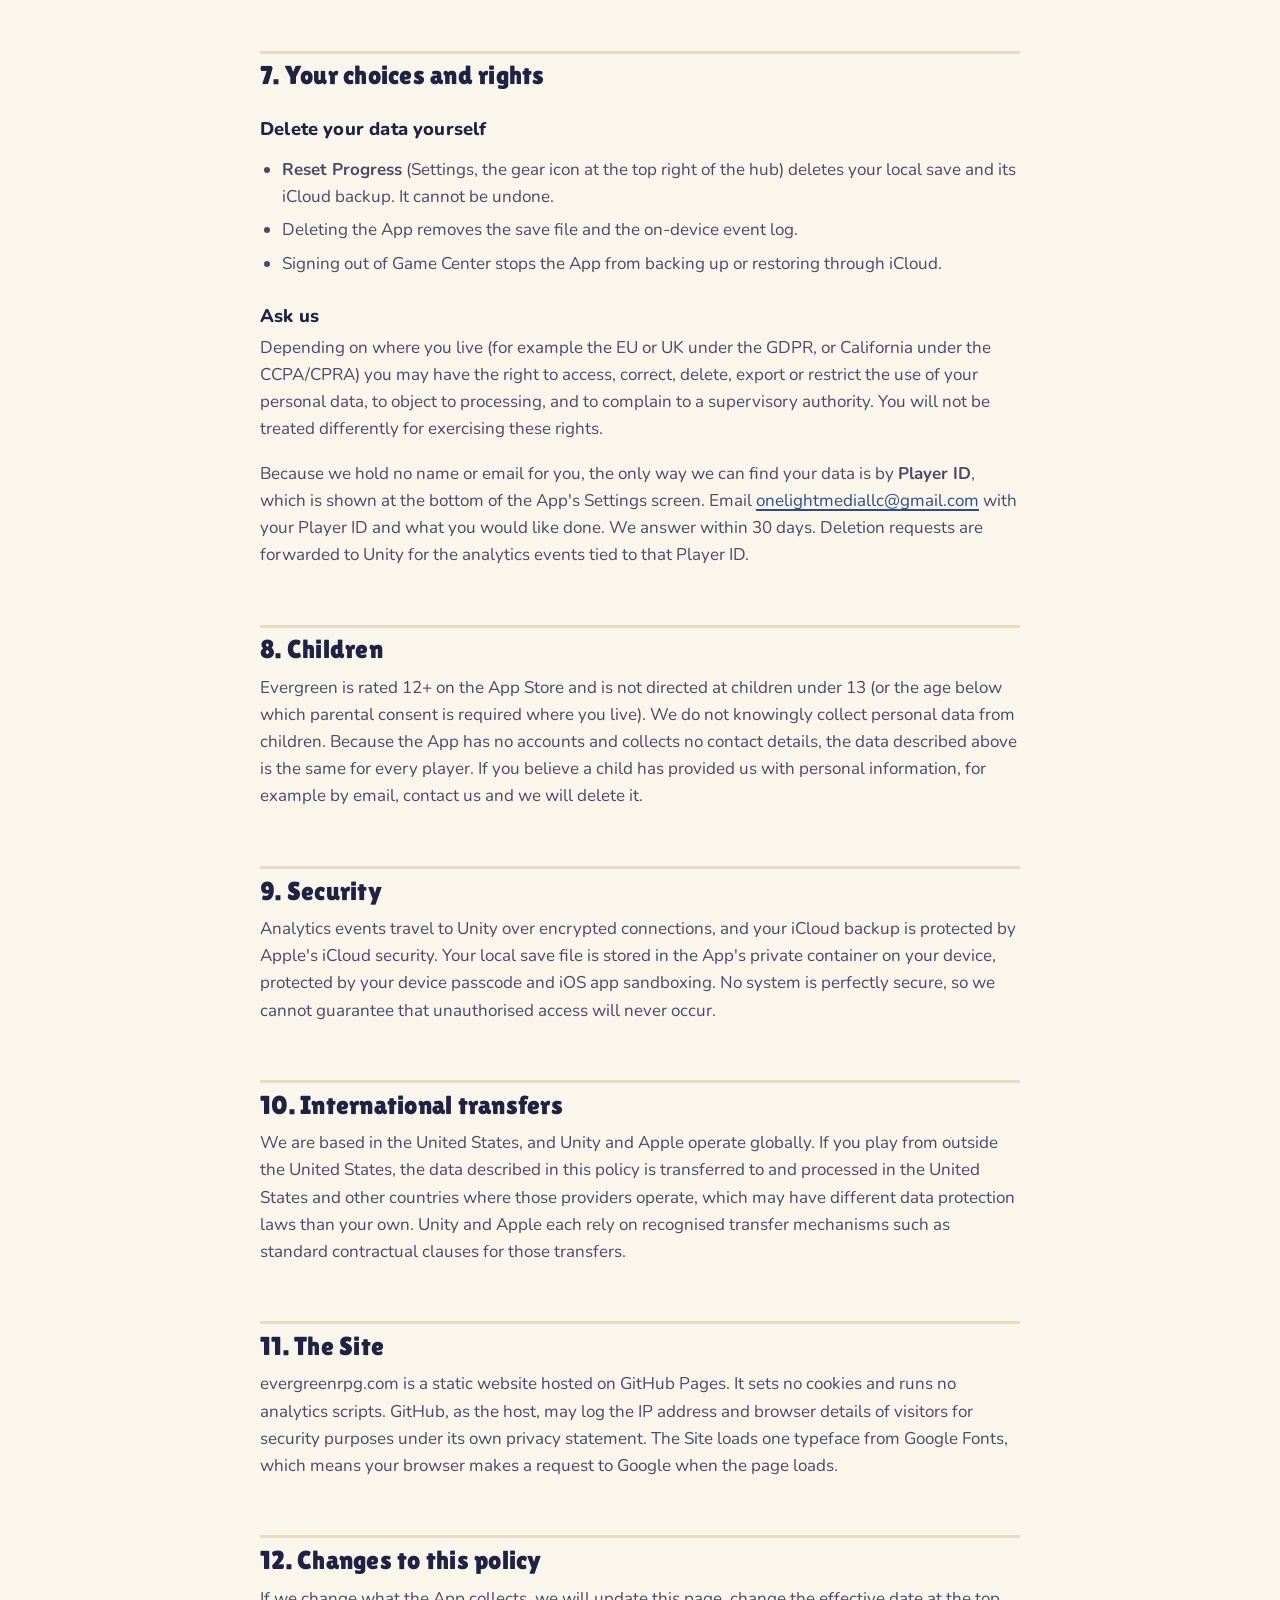
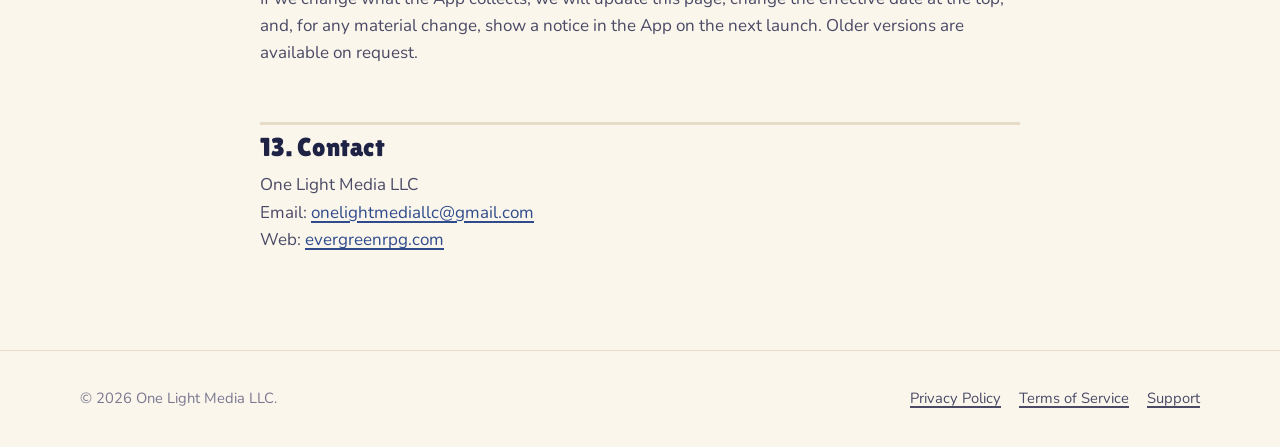
==== commit fc9b4e2d: "Name One Light Media LLC as the publisher; soften the gacha odds wording Co-Authored-By: Claude Fabl" ====
--- a/privacy.html
+++ b/privacy.html
@@ -55,7 +55,7 @@
     </ol>
 
     <h2 id="who">1. Who we are</h2>
-    <p>Evergreen is developed and published by John Ju (“we”, “us”). We are the data controller for the information described in this policy. You can reach us at <a href="mailto:onelightmediallc@gmail.com">onelightmediallc@gmail.com</a>.</p>
+    <p>Evergreen is developed and published by One Light Media LLC (“we”, “us”). We are the data controller for the information described in this policy. You can reach us at <a href="mailto:onelightmediallc@gmail.com">onelightmediallc@gmail.com</a>.</p>
 
     <h2 id="collect">2. What we collect</h2>
     <p>The App never asks you to create an account. Everything below is collected automatically as you play, and none of it is linked to your name or email address.</p>
@@ -165,7 +165,7 @@
     <p>If we change what the App collects, we will update this page, change the effective date at the top, and, for any material change, show a notice in the App on the next launch. Older versions are available on request.</p>
 
     <h2 id="contact">13. Contact</h2>
-    <p>John Ju<br>
+    <p>One Light Media LLC<br>
     Email: <a href="mailto:onelightmediallc@gmail.com">onelightmediallc@gmail.com</a><br>
     Web: <a href="https://evergreenrpg.com/">evergreenrpg.com</a></p>
   </div>
@@ -173,7 +173,7 @@
 
 <footer class="site-footer">
   <div class="wrap">
-    <div>© 2026 John Ju.</div>
+    <div>© 2026 One Light Media LLC.</div>
     <nav aria-label="Legal">
       <a href="privacy.html">Privacy Policy</a>
       <a href="terms.html">Terms of Service</a>
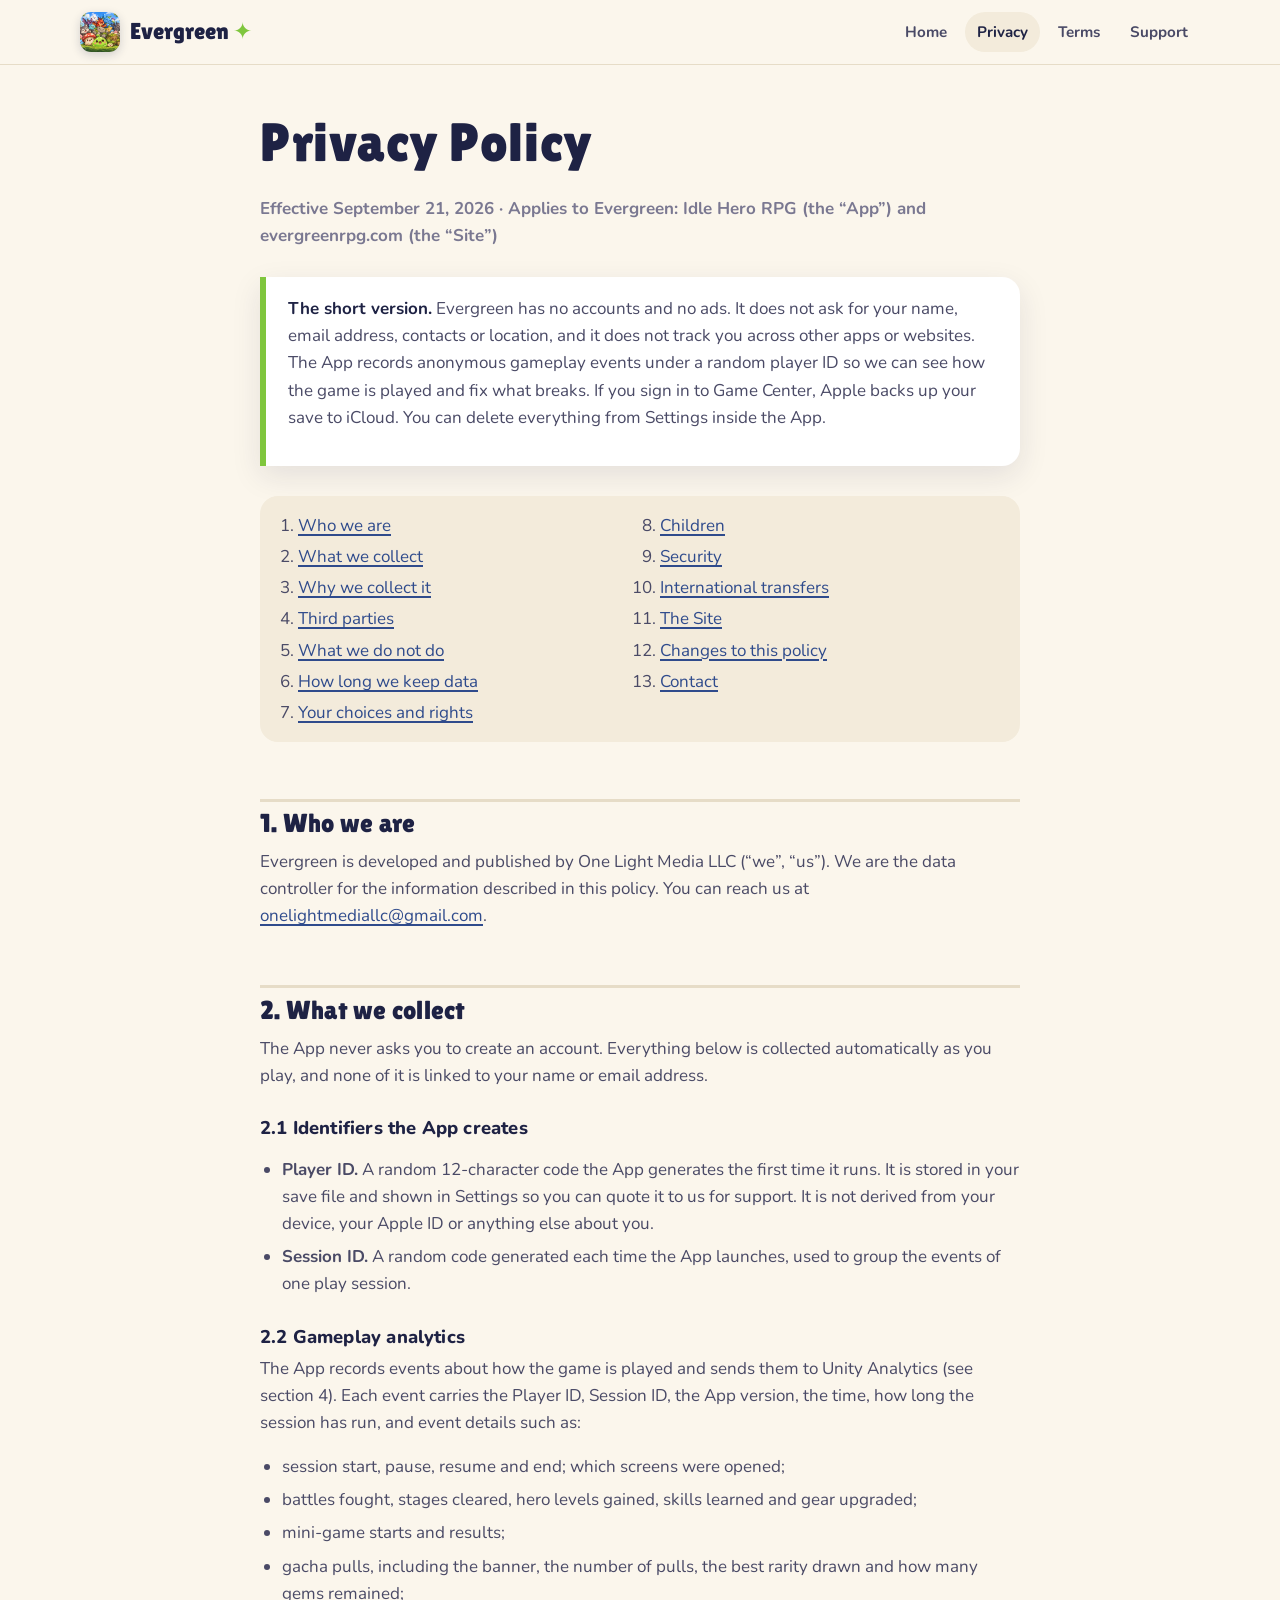
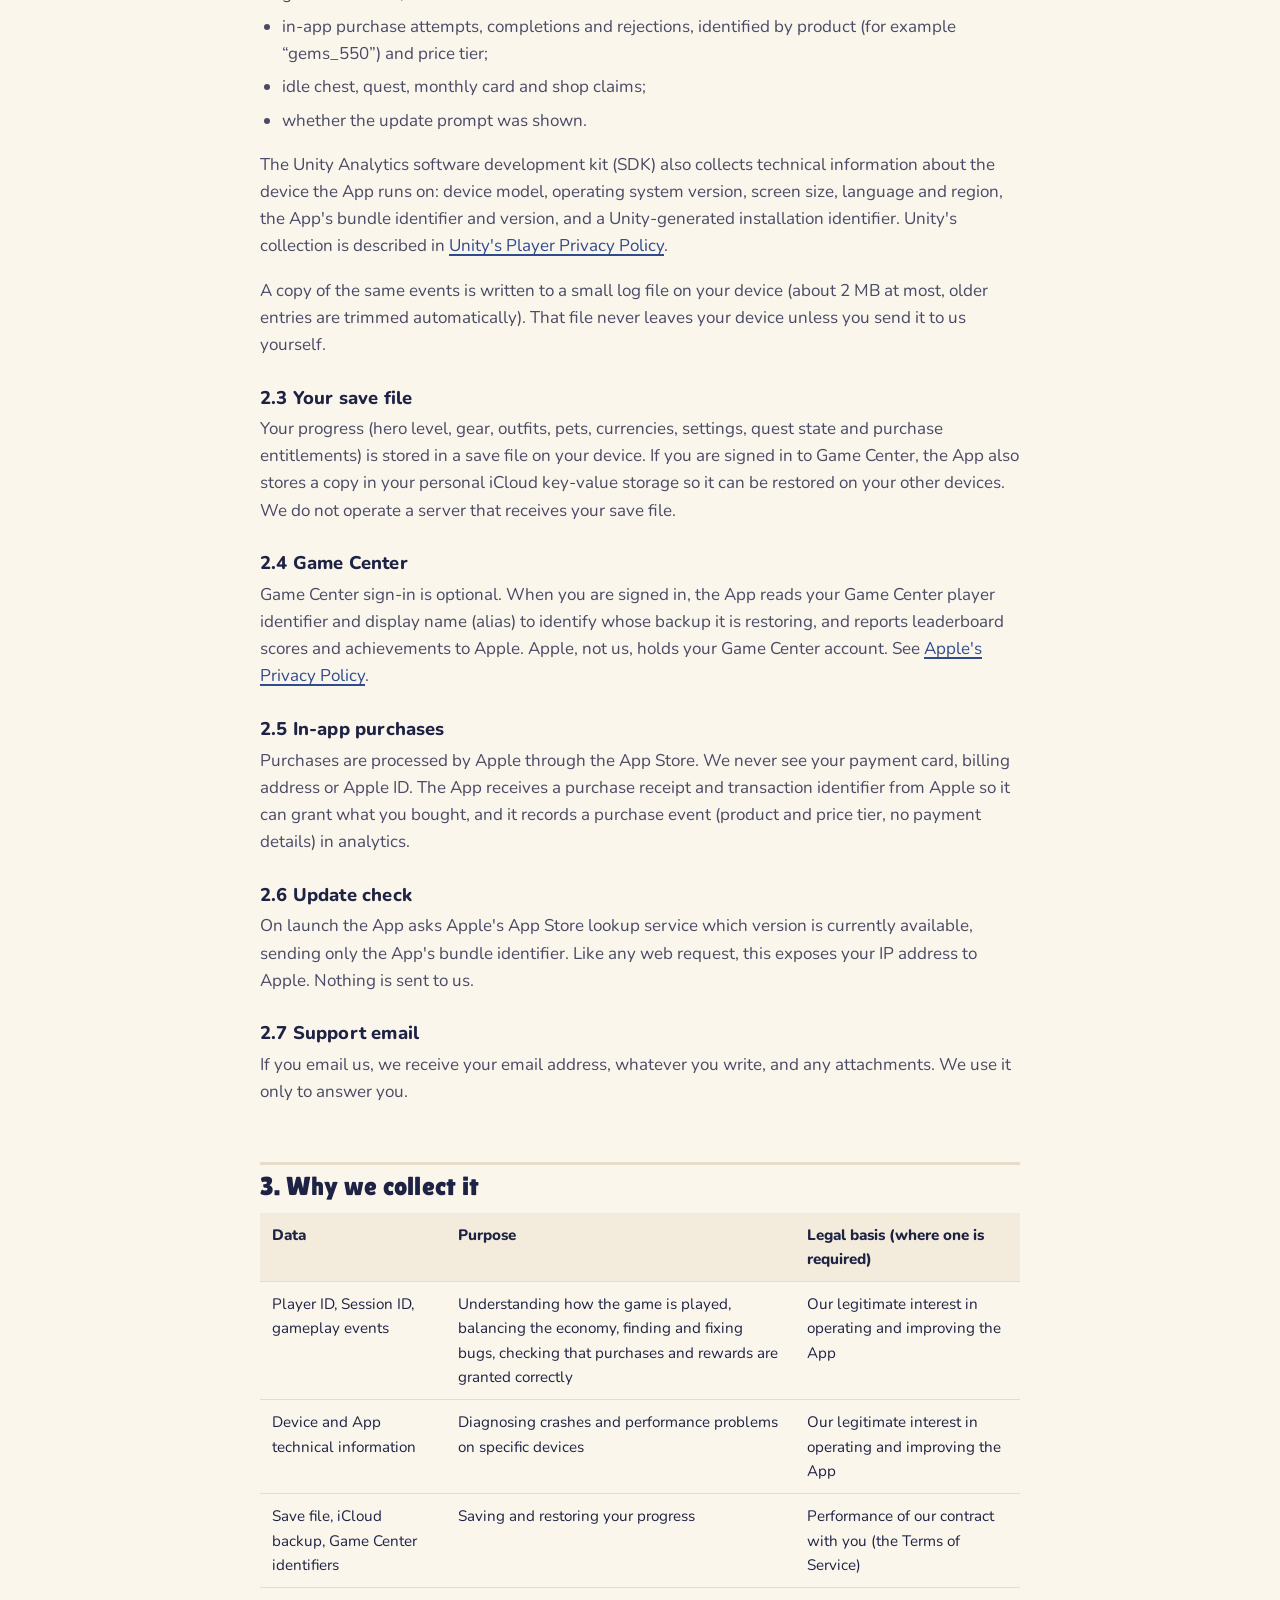
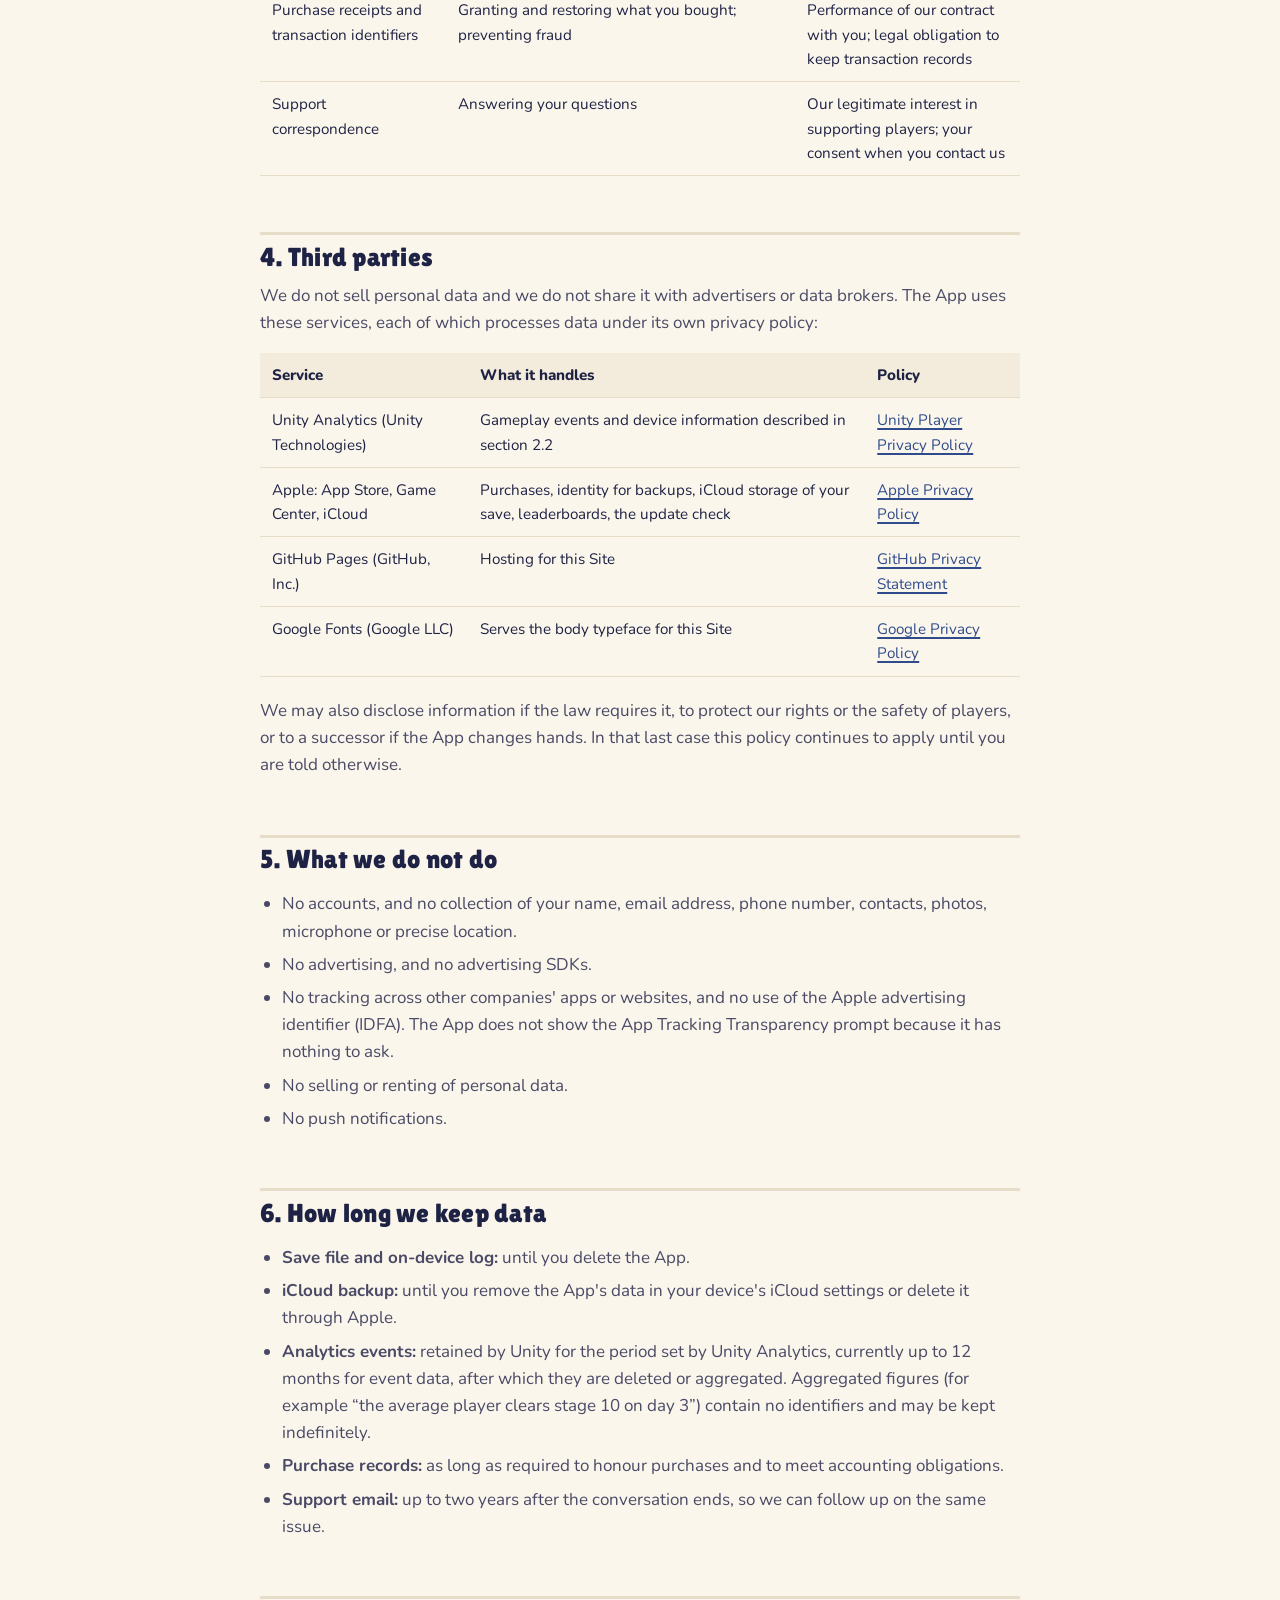
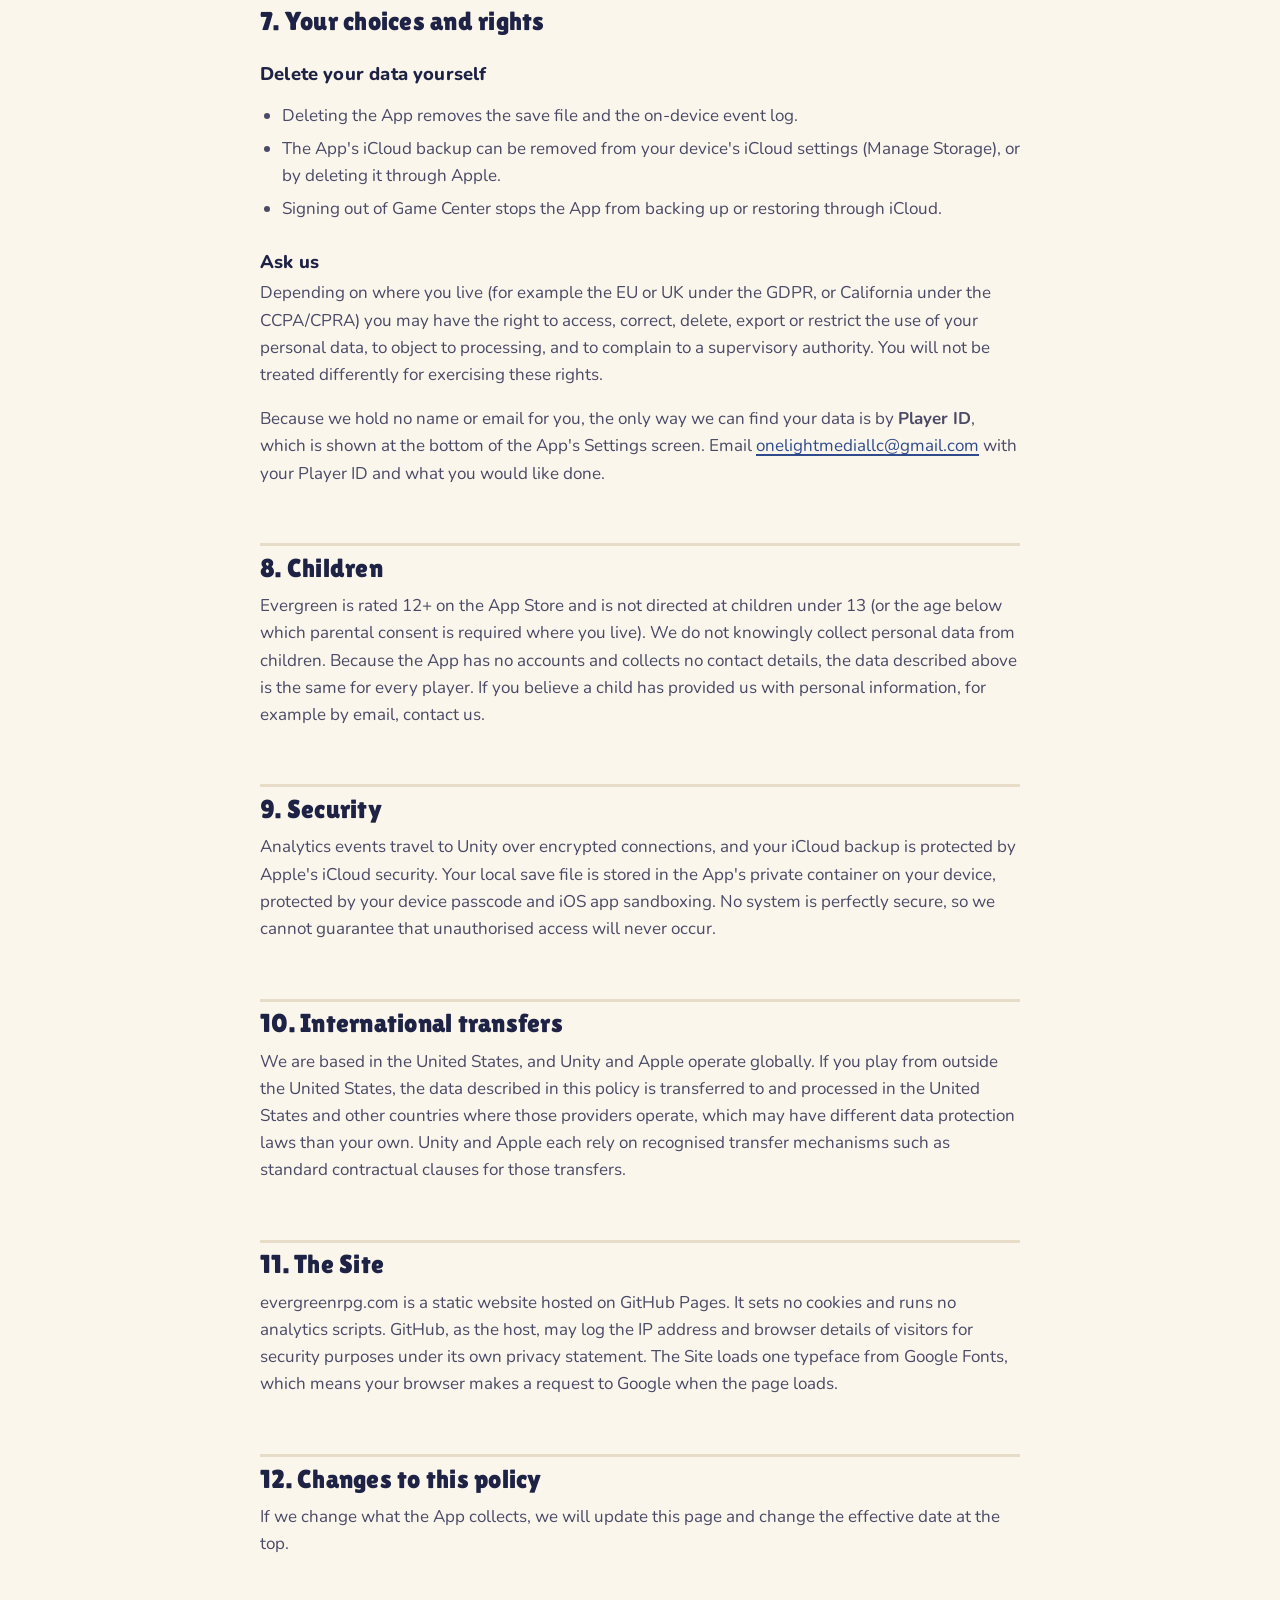
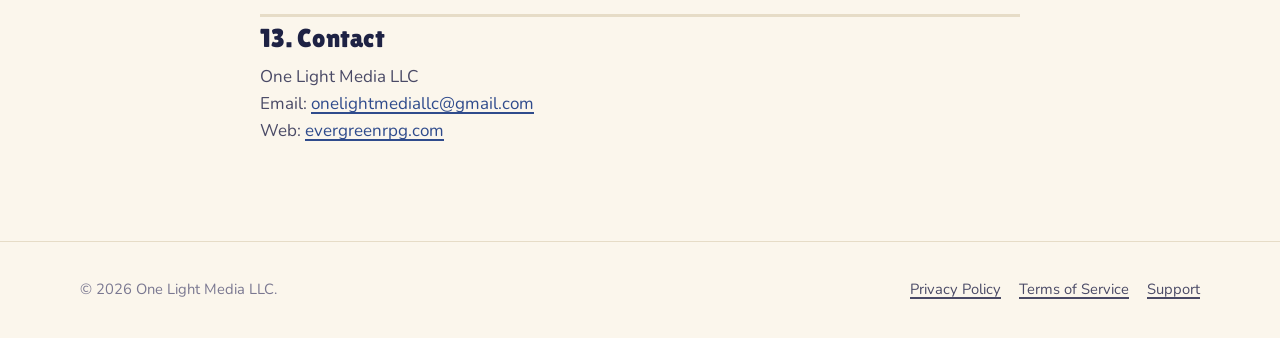
==== commit 39a5a577: "Drop Restore Purchases, Reset Progress and manual-support promises from the pages Co-Authored-By: Cl" ====
--- a/privacy.html
+++ b/privacy.html
@@ -87,7 +87,7 @@
     <p>Game Center sign-in is optional. When you are signed in, the App reads your Game Center player identifier and display name (alias) to identify whose backup it is restoring, and reports leaderboard scores and achievements to Apple. Apple, not us, holds your Game Center account. See <a href="https://www.apple.com/legal/privacy/" rel="noopener">Apple's Privacy Policy</a>.</p>
 
     <h3>2.5 In-app purchases</h3>
-    <p>Purchases are processed by Apple through the App Store. We never see your payment card, billing address or Apple ID. The App receives a purchase receipt and transaction identifier from Apple so it can grant what you bought and let you restore it later, and it records a purchase event (product and price tier, no payment details) in analytics.</p>
+    <p>Purchases are processed by Apple through the App Store. We never see your payment card, billing address or Apple ID. The App receives a purchase receipt and transaction identifier from Apple so it can grant what you bought, and it records a purchase event (product and price tier, no payment details) in analytics.</p>
 
     <h3>2.6 Update check</h3>
     <p>On launch the App asks Apple's App Store lookup service which version is currently available, sending only the App's bundle identifier. Like any web request, this exposes your IP address to Apple. Nothing is sent to us.</p>
@@ -131,26 +131,26 @@
 
     <h2 id="retention">6. How long we keep data</h2>
     <ul>
-      <li><strong>Save file and on-device log:</strong> until you delete them (Settings → Reset Progress, or by deleting the App).</li>
-      <li><strong>iCloud backup:</strong> until you reset progress in the App, remove the App's data in iCloud settings, or delete it through Apple.</li>
+      <li><strong>Save file and on-device log:</strong> until you delete the App.</li>
+      <li><strong>iCloud backup:</strong> until you remove the App's data in your device's iCloud settings or delete it through Apple.</li>
       <li><strong>Analytics events:</strong> retained by Unity for the period set by Unity Analytics, currently up to 12 months for event data, after which they are deleted or aggregated. Aggregated figures (for example “the average player clears stage 10 on day 3”) contain no identifiers and may be kept indefinitely.</li>
-      <li><strong>Purchase records:</strong> as long as required to honour and restore purchases and to meet accounting obligations.</li>
+      <li><strong>Purchase records:</strong> as long as required to honour purchases and to meet accounting obligations.</li>
       <li><strong>Support email:</strong> up to two years after the conversation ends, so we can follow up on the same issue.</li>
     </ul>
 
     <h2 id="delete">7. Your choices and rights</h2>
     <h3>Delete your data yourself</h3>
     <ul>
-      <li><strong>Reset Progress</strong> (Settings, the gear icon at the top right of the hub) deletes your local save and its iCloud backup. It cannot be undone.</li>
       <li>Deleting the App removes the save file and the on-device event log.</li>
+      <li>The App's iCloud backup can be removed from your device's iCloud settings (Manage Storage), or by deleting it through Apple.</li>
       <li>Signing out of Game Center stops the App from backing up or restoring through iCloud.</li>
     </ul>
     <h3>Ask us</h3>
     <p>Depending on where you live (for example the EU or UK under the GDPR, or California under the CCPA/CPRA) you may have the right to access, correct, delete, export or restrict the use of your personal data, to object to processing, and to complain to a supervisory authority. You will not be treated differently for exercising these rights.</p>
-    <p>Because we hold no name or email for you, the only way we can find your data is by <strong>Player ID</strong>, which is shown at the bottom of the App's Settings screen. Email <a href="mailto:onelightmediallc@gmail.com">onelightmediallc@gmail.com</a> with your Player ID and what you would like done. We answer within 30 days. Deletion requests are forwarded to Unity for the analytics events tied to that Player ID.</p>
+    <p>Because we hold no name or email for you, the only way we can find your data is by <strong>Player ID</strong>, which is shown at the bottom of the App's Settings screen. Email <a href="mailto:onelightmediallc@gmail.com">onelightmediallc@gmail.com</a> with your Player ID and what you would like done.</p>
 
     <h2 id="children">8. Children</h2>
-    <p>Evergreen is rated 12+ on the App Store and is not directed at children under 13 (or the age below which parental consent is required where you live). We do not knowingly collect personal data from children. Because the App has no accounts and collects no contact details, the data described above is the same for every player. If you believe a child has provided us with personal information, for example by email, contact us and we will delete it.</p>
+    <p>Evergreen is rated 12+ on the App Store and is not directed at children under 13 (or the age below which parental consent is required where you live). We do not knowingly collect personal data from children. Because the App has no accounts and collects no contact details, the data described above is the same for every player. If you believe a child has provided us with personal information, for example by email, contact us.</p>
 
     <h2 id="security">9. Security</h2>
     <p>Analytics events travel to Unity over encrypted connections, and your iCloud backup is protected by Apple's iCloud security. Your local save file is stored in the App's private container on your device, protected by your device passcode and iOS app sandboxing. No system is perfectly secure, so we cannot guarantee that unauthorised access will never occur.</p>
@@ -162,7 +162,7 @@
     <p>evergreenrpg.com is a static website hosted on GitHub Pages. It sets no cookies and runs no analytics scripts. GitHub, as the host, may log the IP address and browser details of visitors for security purposes under its own privacy statement. The Site loads one typeface from Google Fonts, which means your browser makes a request to Google when the page loads.</p>
 
     <h2 id="changes">12. Changes to this policy</h2>
-    <p>If we change what the App collects, we will update this page, change the effective date at the top, and, for any material change, show a notice in the App on the next launch. Older versions are available on request.</p>
+    <p>If we change what the App collects, we will update this page and change the effective date at the top.</p>
 
     <h2 id="contact">13. Contact</h2>
     <p>One Light Media LLC<br>
